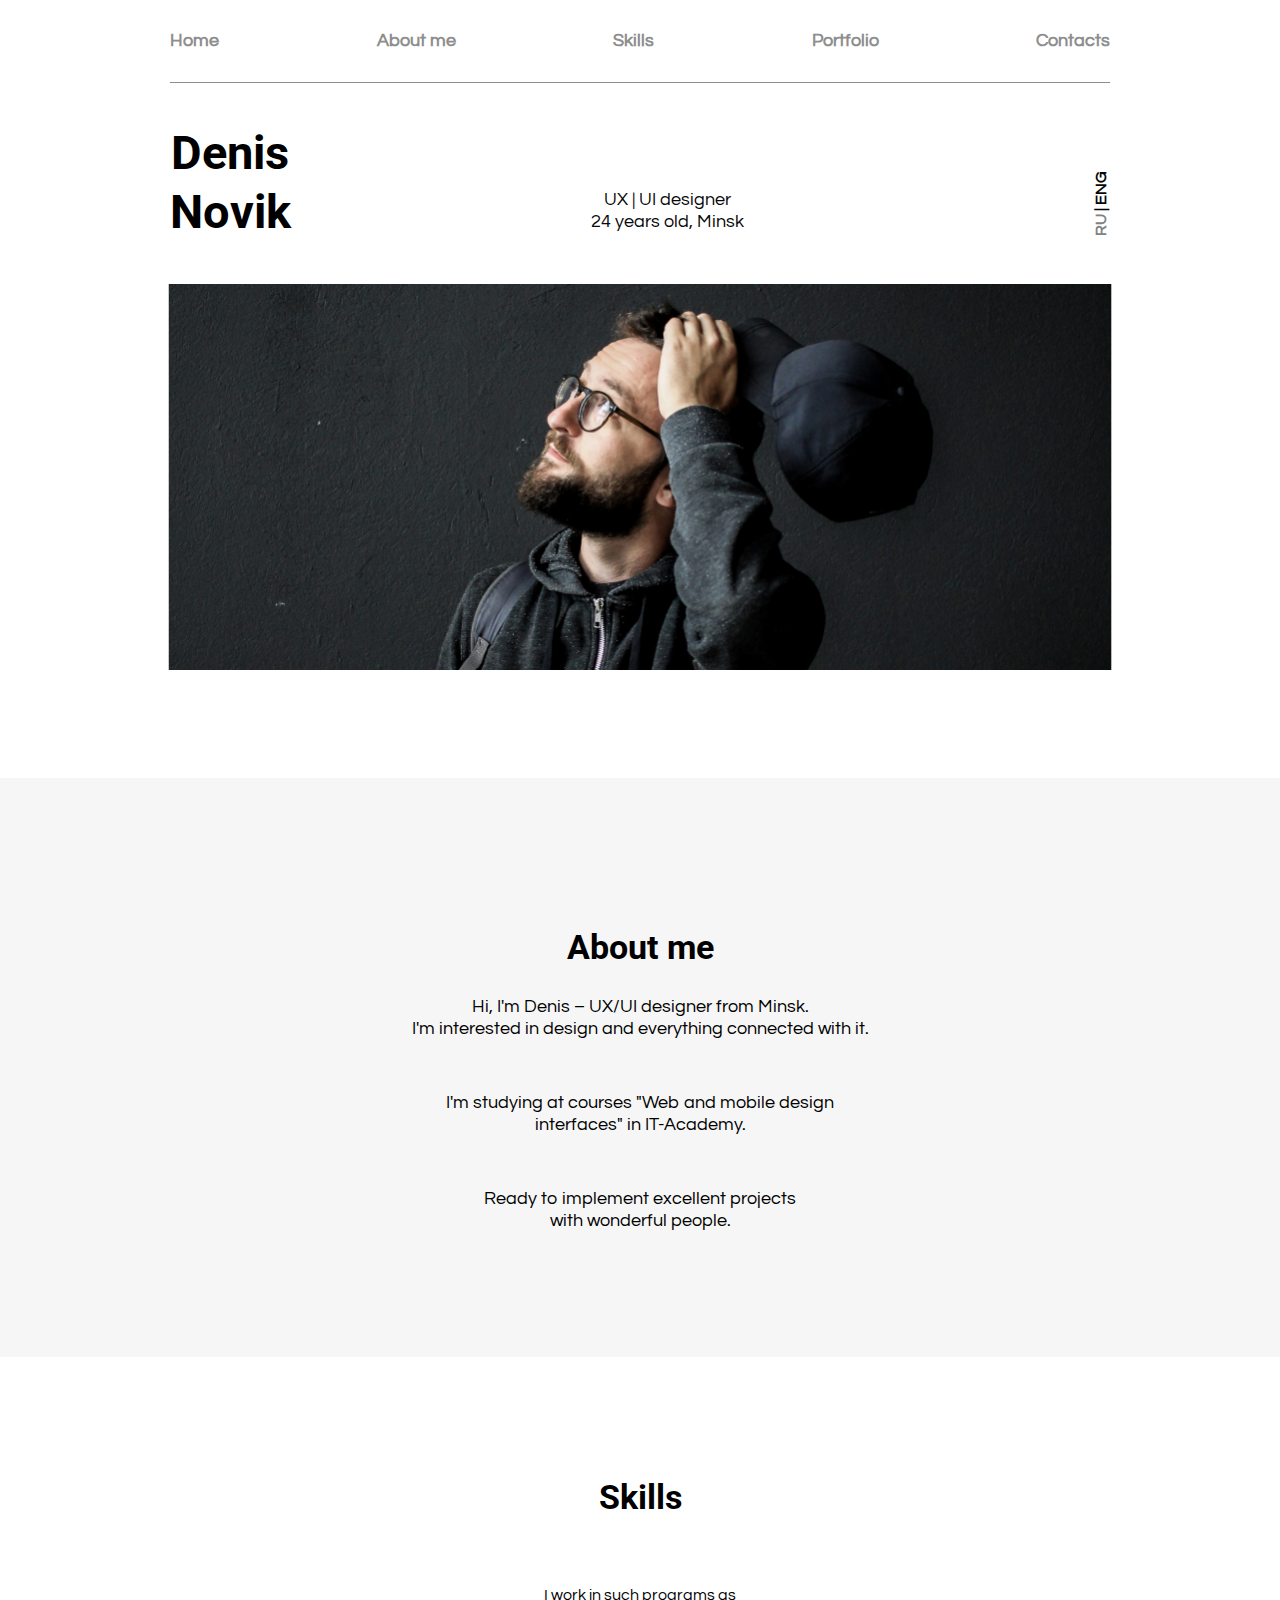
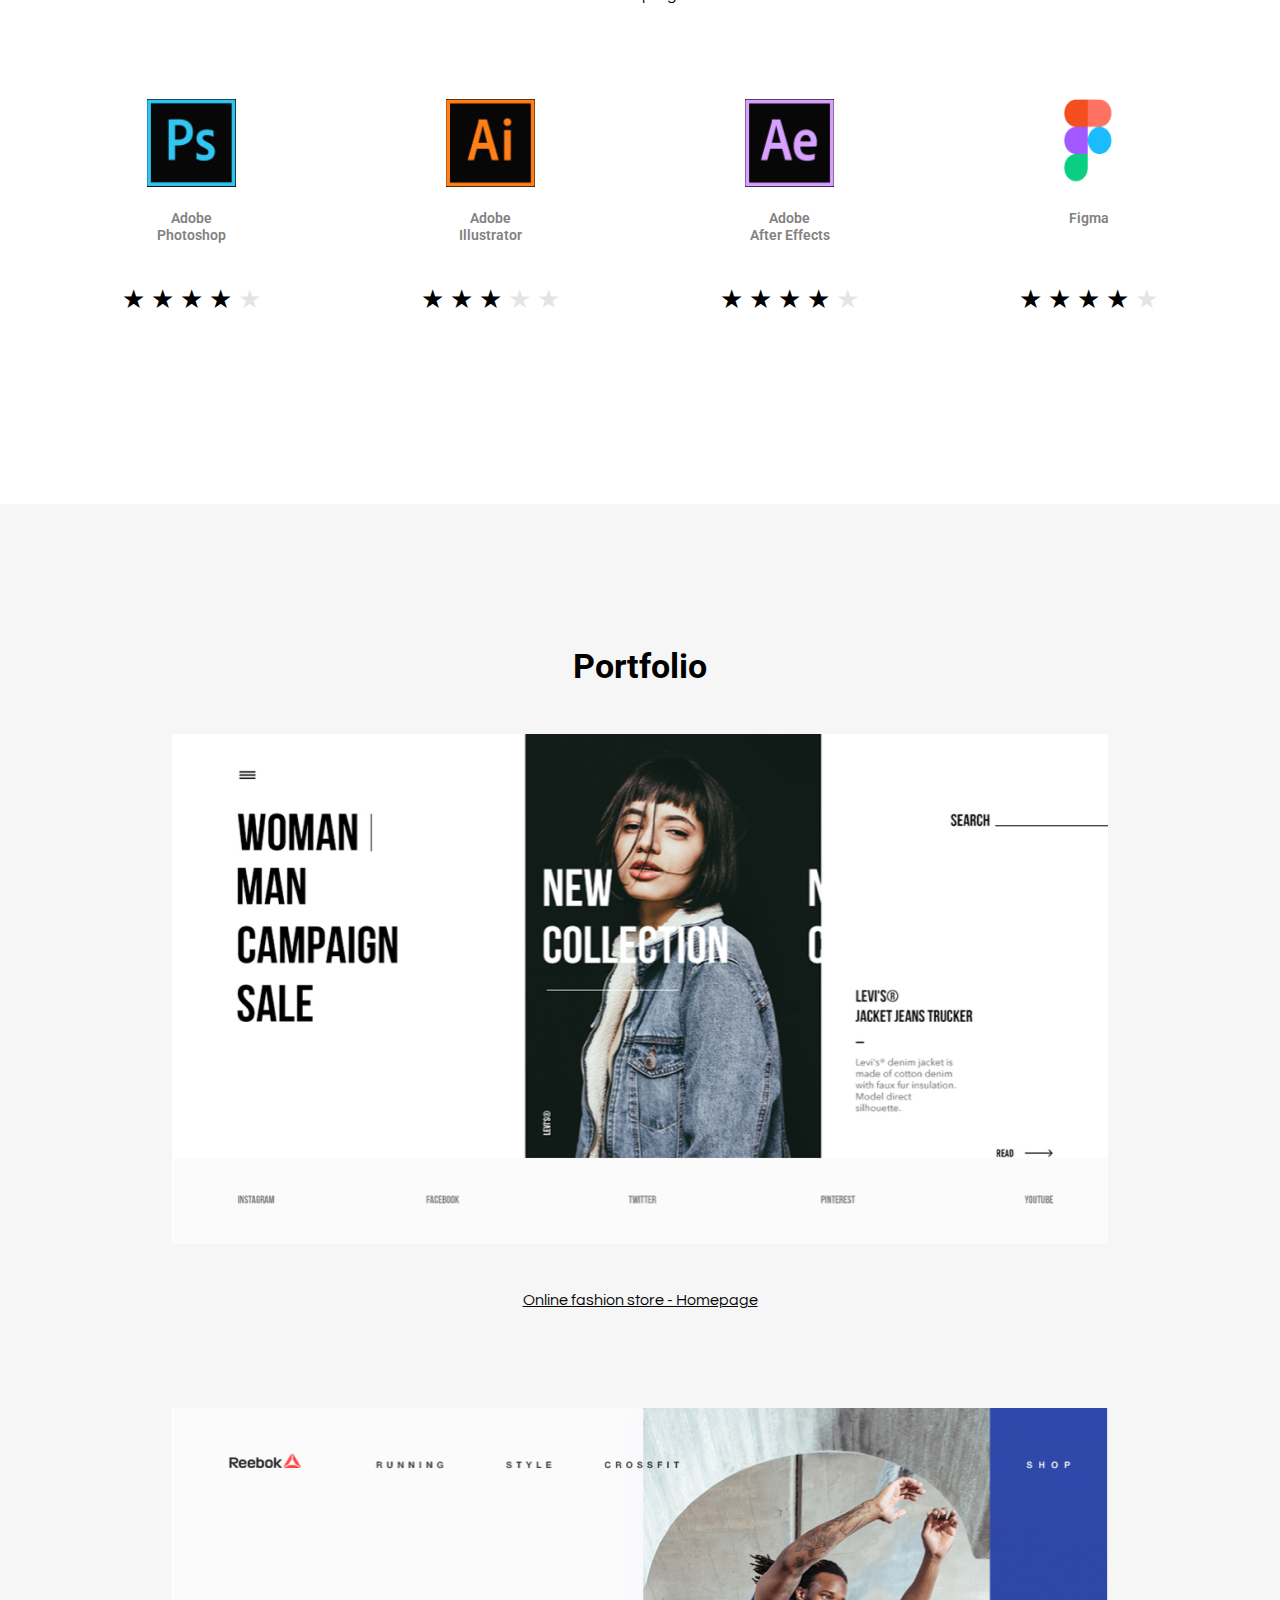
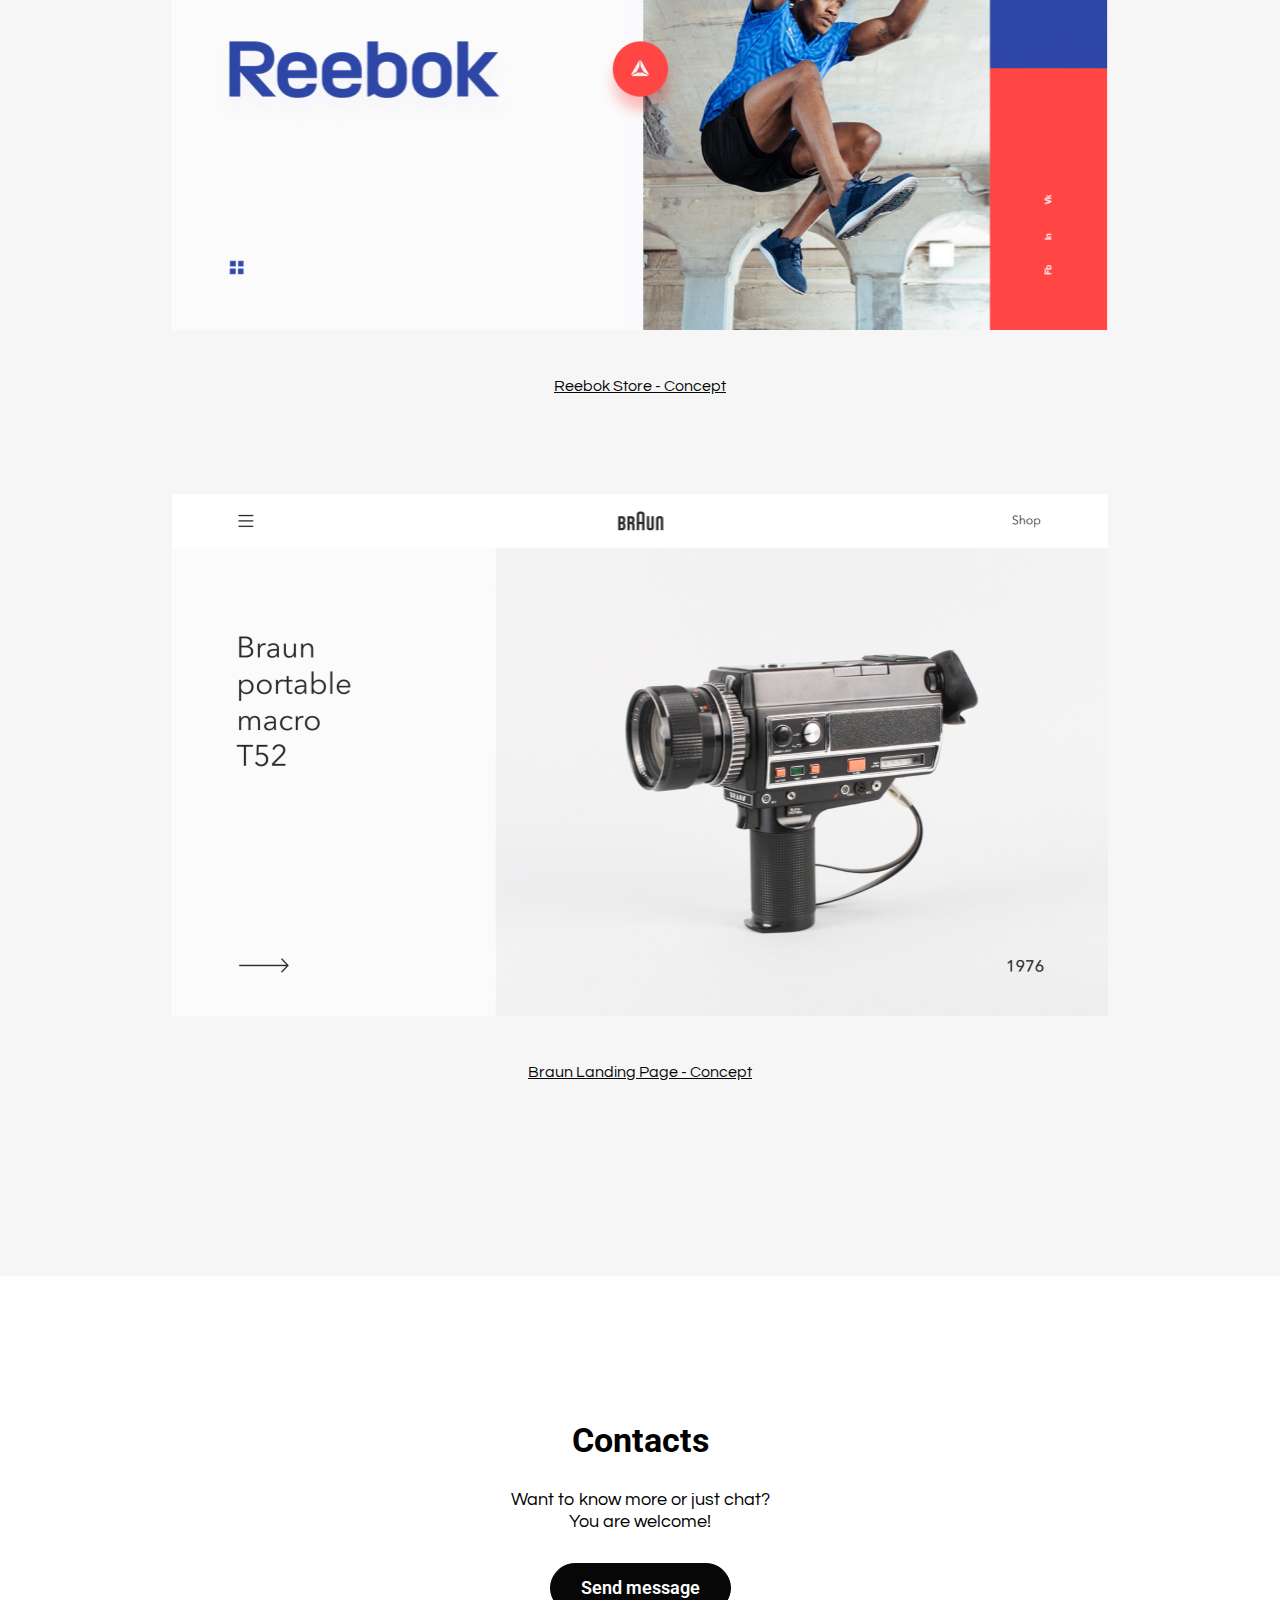
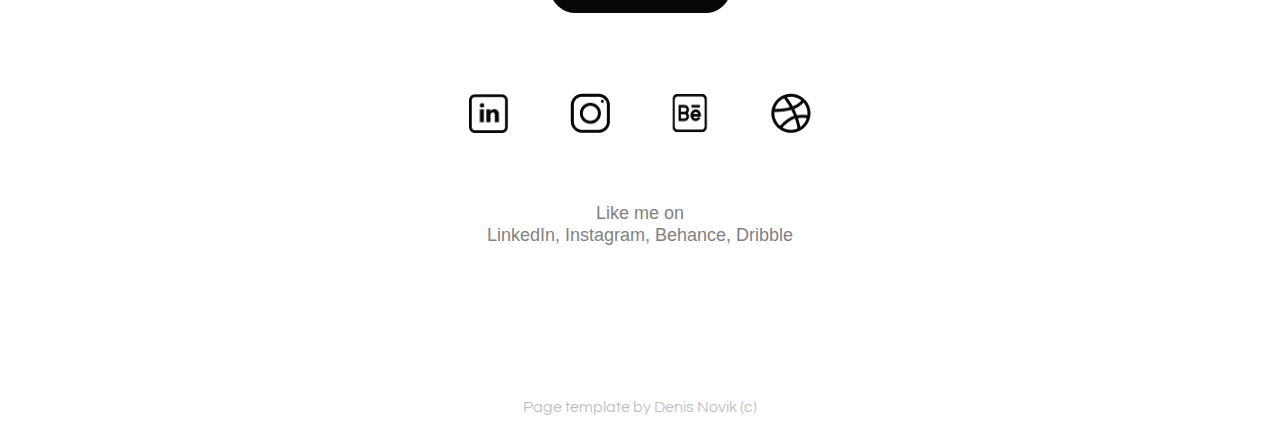
==== DZ9/index.html @ 4c225fac "first_commit" ====
<!DOCTYPE html>
<html lang="en">

<head>
    <meta charset="UTF-8">
    <meta http-equiv="X-UA-Compatible" content="IE=edge">
    <meta name="viewport" content="width=device-width, initial-scale=1.0">
    <link rel="stylesheet" href="styles.css">
    <link rel="stylesheet" href="https://maxcdn.bootstrapcdn.com/font-awesome/4.5.0/css/font-awesome.min.css">
    <title>Denis Novik</title>
    <script>
        window.addEventListener("DOMContentLoaded", function () {
            document.querySelector(".menu_mobile").addEventListener("click", function () {
                document.querySelector(".m_menu").classList.add("m_menu_visible");
            });
            document.body.addEventListener("click", function (e) {
                if (!e.target.closest(".menu_mobile")) {
                    document.querySelector(".m_menu").classList.remove("m_menu_visible");
                }
            });
        });

    </script>

</head>

<body>
    <div class="container" id="Home">
        <div class="m_menu">
            <nav class="navigate_m">
                <ul>
                    <li><a href="Index.html#Home">Home</a></li>
                    <li><a href="Index.html#Forme">About me</a></li>
                    <li><a href="Index.html#Skill">Skills</a></li>
                    <li><a href="Index.html#Portfol">Portfolio</a></li>
                    <li><a href="Index.html#Contact">Contacts</a></li>

                </ul>
                <a href="Index.html">&#10006;</a>
            </nav>
            <div class="text_vertical_m">
                <a href="#">RU</a> | <a href="#">ENG</a>
            </div>
        </div>
        <div class="menu_mobile">
            <button>
                <img src="img/Menu_mobile.png" width="33" height="19.20">
            </button>
        </div>
        <div class="menu_desktop">
            <nav class="navigation">
                <ul>
                    <li><a href="#Home">Home</a></li>
                    <li><a href="#Forme">About me</a></li>
                    <li><a href="#Skill">Skills</a></li>
                    <li><a href="#Portfol">Portfolio</a></li>
                    <li><a href="#Contact">Contacts</a></li>
                </ul>
            </nav>
            <div class="border"></div>
        </div>
        <div class="header">
            <div class="preview">
                <h1>Denis Novik</h1>
                <p>UX | UI designer<br>
                    24 years old, Minsk</p>
                <div class="text_vertical">
                    <a href="#">RU</a> | <a href="#">ENG</a>
                </div>
            </div>
            <img id="avatar_desk" src="img/avatar.jpg" width="943.61" height="387" alt="&#9785;">
            <div id="avatar_m">
                <img src="img/avatar_mobile.jpg" width="316.5" height="478">
            </div>
        </div>
        <div class="info" id="Forme">
            <h2> About me</h2>
            <p>Hi, I'm Denis – UX/UI designer from Minsk.<br>
                I'm interested in design and everything connected with it.</p>
            <br>
            <p>I'm studying at courses "Web and mobile design<br>
                interfaces" in IT-Academy.</p>
            <br>
            <p>Ready to implement excellent projects<br>
                with wonderful people.</p>
        </div>
        <div class="skills" id="Skill">
            <h2>Skills</h2>
            <p>I work in such programs as</p>
            <div class="apps">
                <div class="skill_app">
                    <img src="img/photosh_logo.png" width="89.07" height="88.41" alt="Photoshop">
                    <p>Adobe<br>Photoshop</p>
                    <span class="stars">
                        &#9733;
                        &#9733;
                        &#9733;
                        &#9733;
                        <span class="star_off"> &#9733;</span>
                    </span>
                </div>
                <div class="skill_app">
                    <img src="img/illustr_logo.png" width="89.07" height="88.41" alt="Illustrator">
                    <p>Adobe<br>Illustrator</p>
                    <span class="stars">
                        &#9733;
                        &#9733;
                        &#9733;
                        <span class="star_off">&#9733; &#9733;</span>
                    </span>
                </div>
                <div class="skill_app">
                    <img src="img/afterEff_logo.png" width="89.07" height="88.41" alt="AfterEffects">
                    <p>Adobe<br>After Effects</p>
                    <span class="stars">
                        &#9733;
                        &#9733;
                        &#9733;
                        &#9733;
                        <span class="star_off">&#9733; </span>
                    </span>
                </div>
                <div class="figma_app">
                    <img src="img/figma_logo.png" width="58.25" height="88.41" alt="">
                    <p>Figma<br></p>
                    <span class="stars">
                        &#9733;
                        &#9733;
                        &#9733;
                        &#9733;
                        <span class="star_off"> &#9733;</span>
                    </span>
                </div>

            </div>
        </div>
        <div class="portfolio" id="Portfol">
            <h2>Portfolio</h2>
            <img src="img/levis.jpg" width="936.24" height="510" alt="&#9785;">
            <p><a href="#">Online fashion store - Homepage</a></p>
            <img src="img/reebok.jpg" width="936.24" height="522" alt="&#9785;">
            <p><a href="#">Reebok Store - Concept</a></p>
            <img src="img/braun.jpg" width="936.24" height="522" alt="&#9785;">
            <p><a href="#">Braun Landing Page - Concept</a></p>
        </div>
        <div class="contacts" id="Contact">
            <h2>Contacts</h2>
            <p>Want to know more or just chat?<br>
                You are welcome!</p>
            <button>Send message</button>
            <div class="icons">
                <a href="https://ru.linkedin.com/" target="_blank"><img src="img/in.png" width="40px" height="40px"
                        alt="&#9785;"></a>
                <a href="https://www.instagram.com/" target="_blank"><img src="img/insta.png" width="40px" height="40px"
                        alt="&#9785;"></a>
                <a href="https://www.behance.net/" target="_blank"><img src="img/be.png" width="40px" height="40px"
                        alt="&#9785;"></a>
                <a href="https://dribbble.com/" target="_blank"><img src="img/ball.png" width="40px" height="40px"
                        alt="&#9785;"></a>
            </div>
            <p class="P_S">Like me on<br>
                <a href="https://ru.linkedin.com/" target="_blank">LinkedIn</a>,
                <a href="https://www.instagram.com/" target="_blank">Instagram</a>,
                <a href="https://www.behance.net/" target="_blank">Behance</a>,
                <a href="https://dribbble.com/" target="_blank">Dribble</a>
            </p>
        </div>
        <a id="Pss"
            href='https://www.figma.com/file/5D9pDuLtS042hzaoN69Kd7/Free--Landing--Page-Template?node-id=254%3A516&t=xiiC0l0H7DlG7Brr-0'>Page
            template by Denis Novik (c)</a>
    </div>
</body>

</html>
---- DZ9/styles.css ----
@import url('https://fonts.googleapis.com/css2?family=Questrial&family=Roboto:wght@700&display=swap');

html,
body {
    margin: 0px;
    padding: 0px;
    box-sizing: border-box;
    text-align: center;
    --textsize: 18px;
    --textcolor: #828282;
    --firstcolor: #070707;
    --weight: 600;
    --line:22px;
}

.menu_mobile {
    display: none;
}
.menu_mobile button {
    border: none;
    background-color: transparent;
    margin-right: 30px;
}
.menu_mobile button:hover {
    opacity: 0.8;
}
#avatar_m {
    display: none;
}

.container {
    font-family: 'Questrial', sans-serif;
    min-width: 375px;
}

.header {
    max-width: 960px;
    text-align: center;
    margin: 0px auto;
    padding-bottom: 105px;
}

.menu_desktop {
    position: sticky;
    top: 0;
    z-index: 60;
    background: #ffffff;
    opacity: 0.9;

}
.navigation ul {
    display: flex;
    list-style: none;
    text-decoration: none;
    justify-content: space-between;
    padding: 0px;
    margin: 0px;



}

.navigation li a {
    text-decoration: none;
    color: var(--textcolor);
    font-weight: var(--weight);
    font-size: var(--textsize);
    line-height: var(--line);
    margin: 30px 0px;


}

.navigation li a:hover {
    color: var(--firstcolor);
    font-weight: var(--weight);
    position: relative;
}

.navigation li a:active {
    color: #373737;
}

.navigation {
    max-width: 940px;
    padding: 30px 0px;
    text-align: center;
    margin: 0px auto;
}

.border {
    max-width: 940px;
    height: 1px;
    background: var(--textcolor);
    margin: 0px auto;
}

h1 {
    font-family: 'Roboto', sans-serif;
    font-size: 47px;
    line-height: 59px;
    width: 120px;
    height: 120px;
    margin: 0px;
    padding: 40px 0px;
}

.preview {

    max-width: 940px;
    display: flex;
    justify-content: space-between;
    align-items: center;
    padding: 0px;
    margin: 0px auto;
}

.text_vertical {
    transform: rotate(-90deg);
    padding-top: 47px;
    margin-top: 40px;
    font-weight: var(--weight);
}

.text_vertical>a {
    text-decoration: none;
    font-size: 16px;
    font-weight: var(--weight);
    line-height: 20px;
    color: var(--firstcolor);

}

.text_vertical>a:first-child,
.text_vertical_m>a:first-child {
    color: var(--textcolor);
}

.text_vertical>a:active,
.text_vertical_m>a:active {
    opacity: 0.7;
}

.preview p {
    font-size: var(--textsize);
    line-height: var(--line);
    padding: 105px 0px 50px;
    margin: 0px;
    color: var(--firstcolor);

}

.preview img {
    margin-bottom: 105px;
}

.info,
.info_m,
.portfolio {
    background: #F6F6F6;
}

.info {
    padding-top: 120px;
    padding-bottom: 107px;
}

.info_m {
    padding-top: 81px;
    padding-bottom: 76px;

}

h2 {
    font-family: 'Roboto', sans-serif;
    font-size: 34px;
    line-height: 42px;
}

.info p {
    font-size: var(--textsize);
    line-height: var(--line);
}

.skills {
    padding-top: 90px;
    padding-bottom: 110px;
}

.skills_m {
    padding-top: 83px;
    padding-bottom: 98px;
}

.skills_m p {
    margin-top: 50px;
    margin-bottom: 0px;
}

.skills p {
    margin-top: 69px;
}

.apps {
    display: flex;
    justify-content: center;
    flex-wrap: wrap;
}

.apps_m {
    display: flex;
    flex-direction: column;
}

.skill_app {
    text-align: center;
    padding: 80px;
}

.skill_app p {
    font-family: 'Roboto', sans-serif;
    font-weight: var(--weight);
    font-size: 14px;
    line-height: 17px;
    color: var(--textcolor);
    margin-top: 20px;
    margin-bottom: 40px;
}

.skill_app img {
    background: var(--firstcolor);
}

.star_off {
    opacity: 0.1;
}

.stars {
    font-size: 26px;
    margin: 0px;
}

.figma_app {
    padding: 80px;
}

.figma_app img {
    background: transparent;



}

.figma_app p {
    margin-top: 20px;
    margin-bottom: 57px;
    font-family: 'Roboto', sans-serif;
    font-weight: var(--weight);
    font-size: 14px;
    line-height: 17px;
    color: var(--textcolor);
}

.portfolio {
    padding-top: 113px;
    padding-bottom: 96px;
}
.portfolio>img:hover{
    box-shadow: #000000 3px 3px 10px;
    transition: all 300ms ease;
}

.portfolio>h2 {
    margin-bottom: 47px;
}

.portfolio>p {
    margin-top: 45px;
    margin-bottom: 100px;
}

.portfolio a {
    color: var(--firstcolor);
}
.portfolio a:hover {
    color: red;
}

.contacts {
    padding-top: 114px;
    padding-bottom: 123px;
}


.contacts p {
    font-size: var(--textsize);
    line-height: var(--line);
    margin-top: 20px;
    margin-bottom: 30px;
}

.contacts button {
    background: var(--firstcolor);
    border: solid var(--firstcolor) 1px;
    border-radius: 40px;
    padding: 13px 30px;
    font-family: 'Roboto', sans-serif;
    font-weight: var(--weight);
    font-size: var(--textsize);
    line-height: var(--line);
    color: #FFFFFF;

}

.contacts button:hover {
    background: #373737;
}

.contacts button:active {
    background: #FFFFFF;
    color: var(--firstcolor);
    border: solid var(--firstcolor) 1px;
}

.icons {
    padding-top: 80px;
    padding-bottom: 46px;
    display: flex;
    justify-content: space-between;
    width: 342.18px;
    margin: 0 auto;
}

.icons img {
    width: 40px;
    height: 40px;
}

.icons>a:hover {
    opacity: 0.3;
}

.icons>a:active {
    opacity: 0.1;
}

.P_S {
    font-size: 14px;
    font-family: 'Gill Sans', 'Gill Sans MT', Calibri, 'Trebuchet MS', sans-serif;
    line-height: 17px;
    color: var(--textcolor);
}

.P_S>a {
    text-decoration: none;
    color: var(--textcolor);
}

.P_S>a:hover {
    opacity: 0.5;
}

.P_S>a:active {
    color: #000000;
}

.name_navigate {
    display: flex;
    justify-content: space-between;
}

.header_m {
    text-align: left;
    padding: 65px 30px 83px 30px;
}

.header_m h1 {
    margin-top: 0px;
    margin-bottom: 23px;
    padding: 0;
    line-height: 58px;
}

.name_navigate img {
    margin-top: 10px;
}

.header_m p {
    margin: 0px;
    margin-bottom: 37px;
    font-size: 18px;
    line-height: 22px;
    color: #090909;

}

.img_m {
    width: 316px;
    height: 171px;
}

.button_m {
    width: 316px;
    height: 55px;
    background: #000000;
}

.all_menu {
    max-width: 375px;
    font-family: 'Roboto', sans-serif;
    padding: 67px 28px 57px 26px;
    box-sizing: border-box;
    display: flex;
    flex-direction: column;
}
.m_menu {
    max-width: 375px;
    position:relative;
    top: 85px;
    right: 30px;
    font-family: 'Roboto', sans-serif;
    padding: 0px 0px 57px 26px;
    margin:0px;
    box-sizing: border-box;
    display: none;
    z-index: 3;
    box-sizing: border-box;
    background: #FFFFFF;
}
.m_menu_visible {
    display: block;
}

.navigate_m {
    display: flex;
    justify-content: space-between;
}

.navigate_m ul {
    list-style: none;
    text-align: left;
    margin: 0px 0px 0px 20px;
    padding: 0px;

}

.navigate_m li {
    margin-bottom: 68px;
}

.navigate_m a {
    box-sizing: border-box;
    text-decoration: none;
    font-weight: var(--weight);
    color: var(--textcolor);
    font-size: 34px;
    line-height: 42px;


}

.navigate_m a:hover {
    color: #090909;
}

.navigate_m a:active {
    color: #403131;
}

.text_vertical_m {
    position: relative;
    bottom: 0px;
    right: -150px;
    font-size: 34px;
    line-height: 42px;
    color: var(--textcolor);
    transform: rotate(90deg)
}
.text_vertical_m>a {
    color: var(--firstcolor);

}
.text_vertical_m>a:hover {
    text-decoration: underline;
    transition: all 200ms ease;
}


#Pss {
    font-weight: 100;
    text-decoration: none;
    text-align: right;
    color: #82828280;
    padding: 20px 10px;
}

@media (min-width: 768px) and (max-width: 960px) {
    .header>img {
        width: 743px;
        height: 287px;
    }

    .portfolio>img {
        width: 736px;
        height: 350px;
    }
}

@media (max-width: 768px) {
    .menu_desktop {
        display: none;
    }

    .menu_mobile {
        display: block;
        position: relative;
        top: 85px;
        text-align: right;
    }

    .text_vertical {
        display: none;
    }

    .preview {
        display: block;
        text-align: left;
        padding: 65px 26px 36px;
    }

    .preview>p {
        padding: 0px;
    }

    h1 {
        padding-top: 0px;
        padding-bottom: 23px;
    }

    .contacts {
        padding-top: 82px;
        padding-bottom: 90px;
    }

    .contacts>button {
        width: 316px;
        height: 55px;
        background: #000000;
    }

    .header {
        padding-bottom: 83px;
    }

    .info {
        padding-top: 81px;
        padding-bottom: 76px;
    }

    .skills {
        padding-top: 70px;
        padding-bottom: 98px;
    }

    .portfolio {
        padding: 80px 0px;
    }

    #avatar_desk {
        display: none;
    }

    #avatar_m {
        display: block;
        text-align: center;
    }

    .portfolio>img {
        width: 316px;
        height: 176px;
    }

    .P_S {
        font-size: 18px;
        line-height: 22px;
    }

}
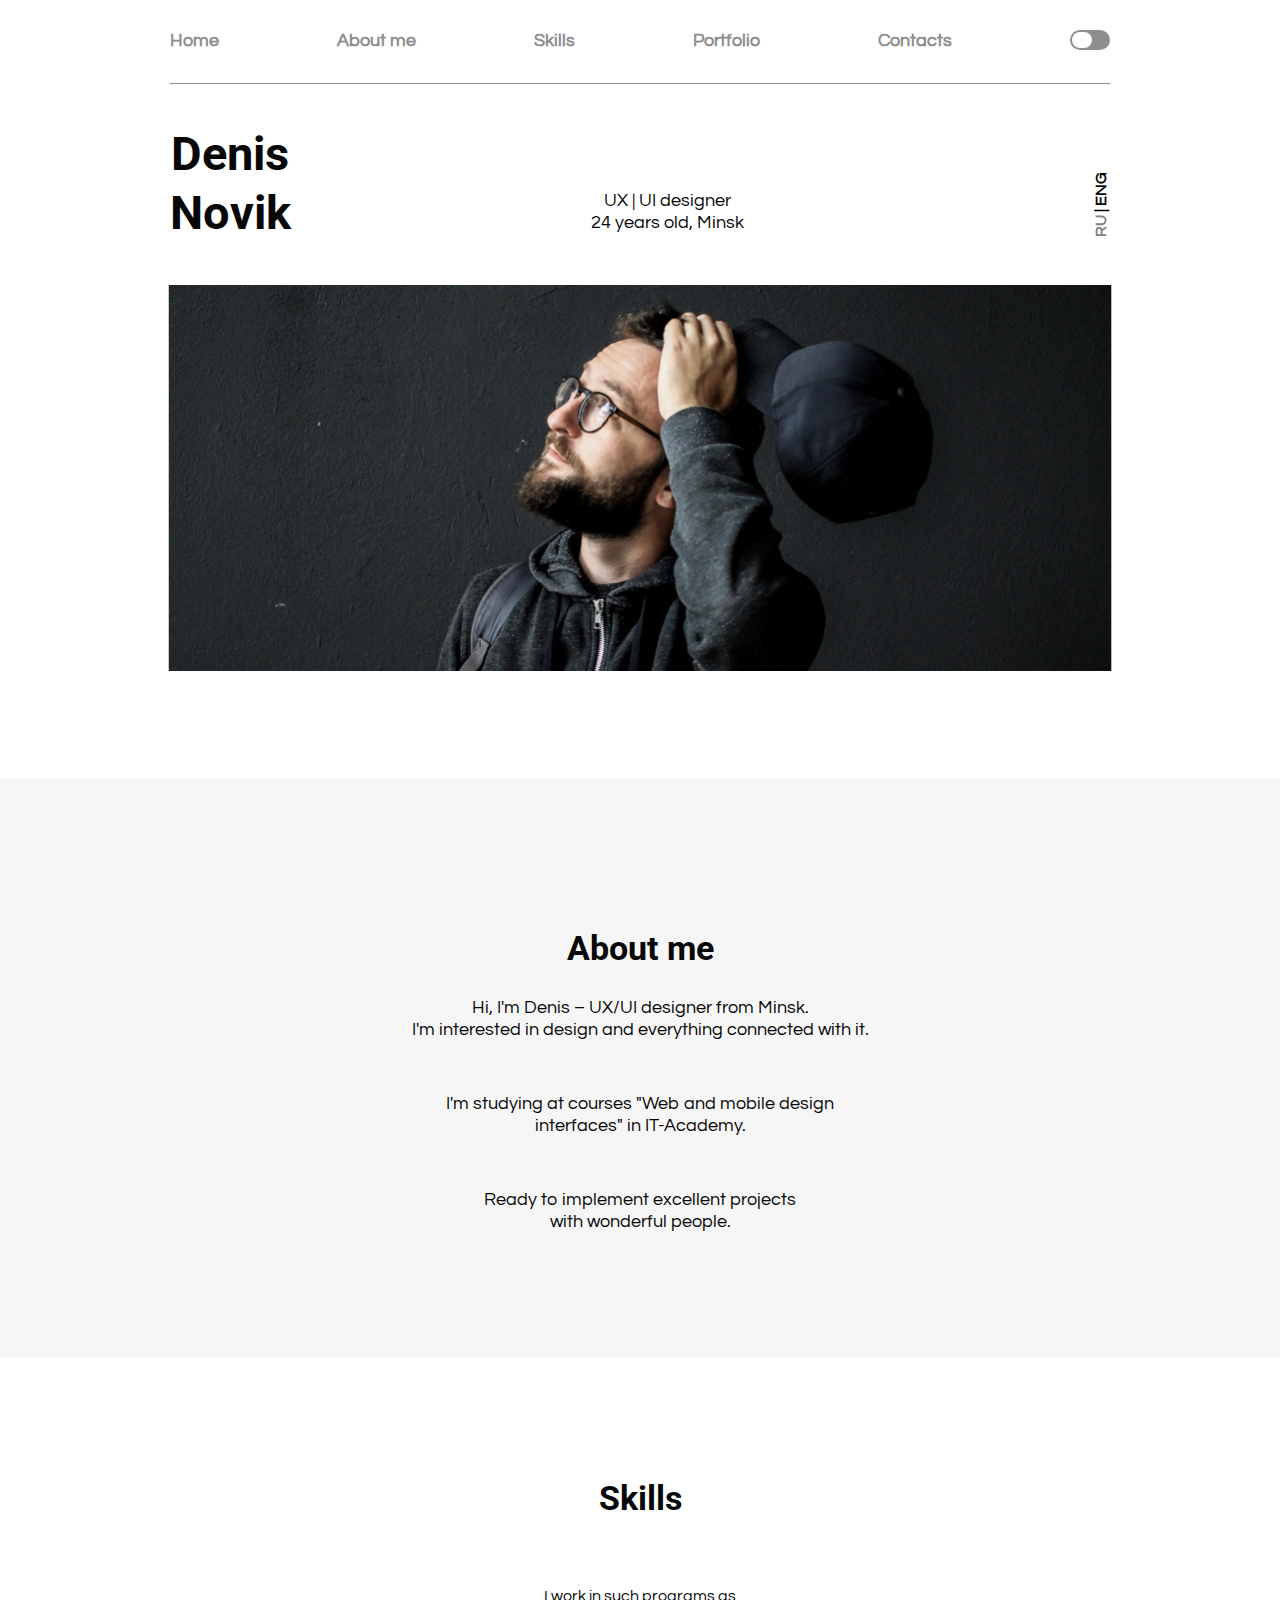
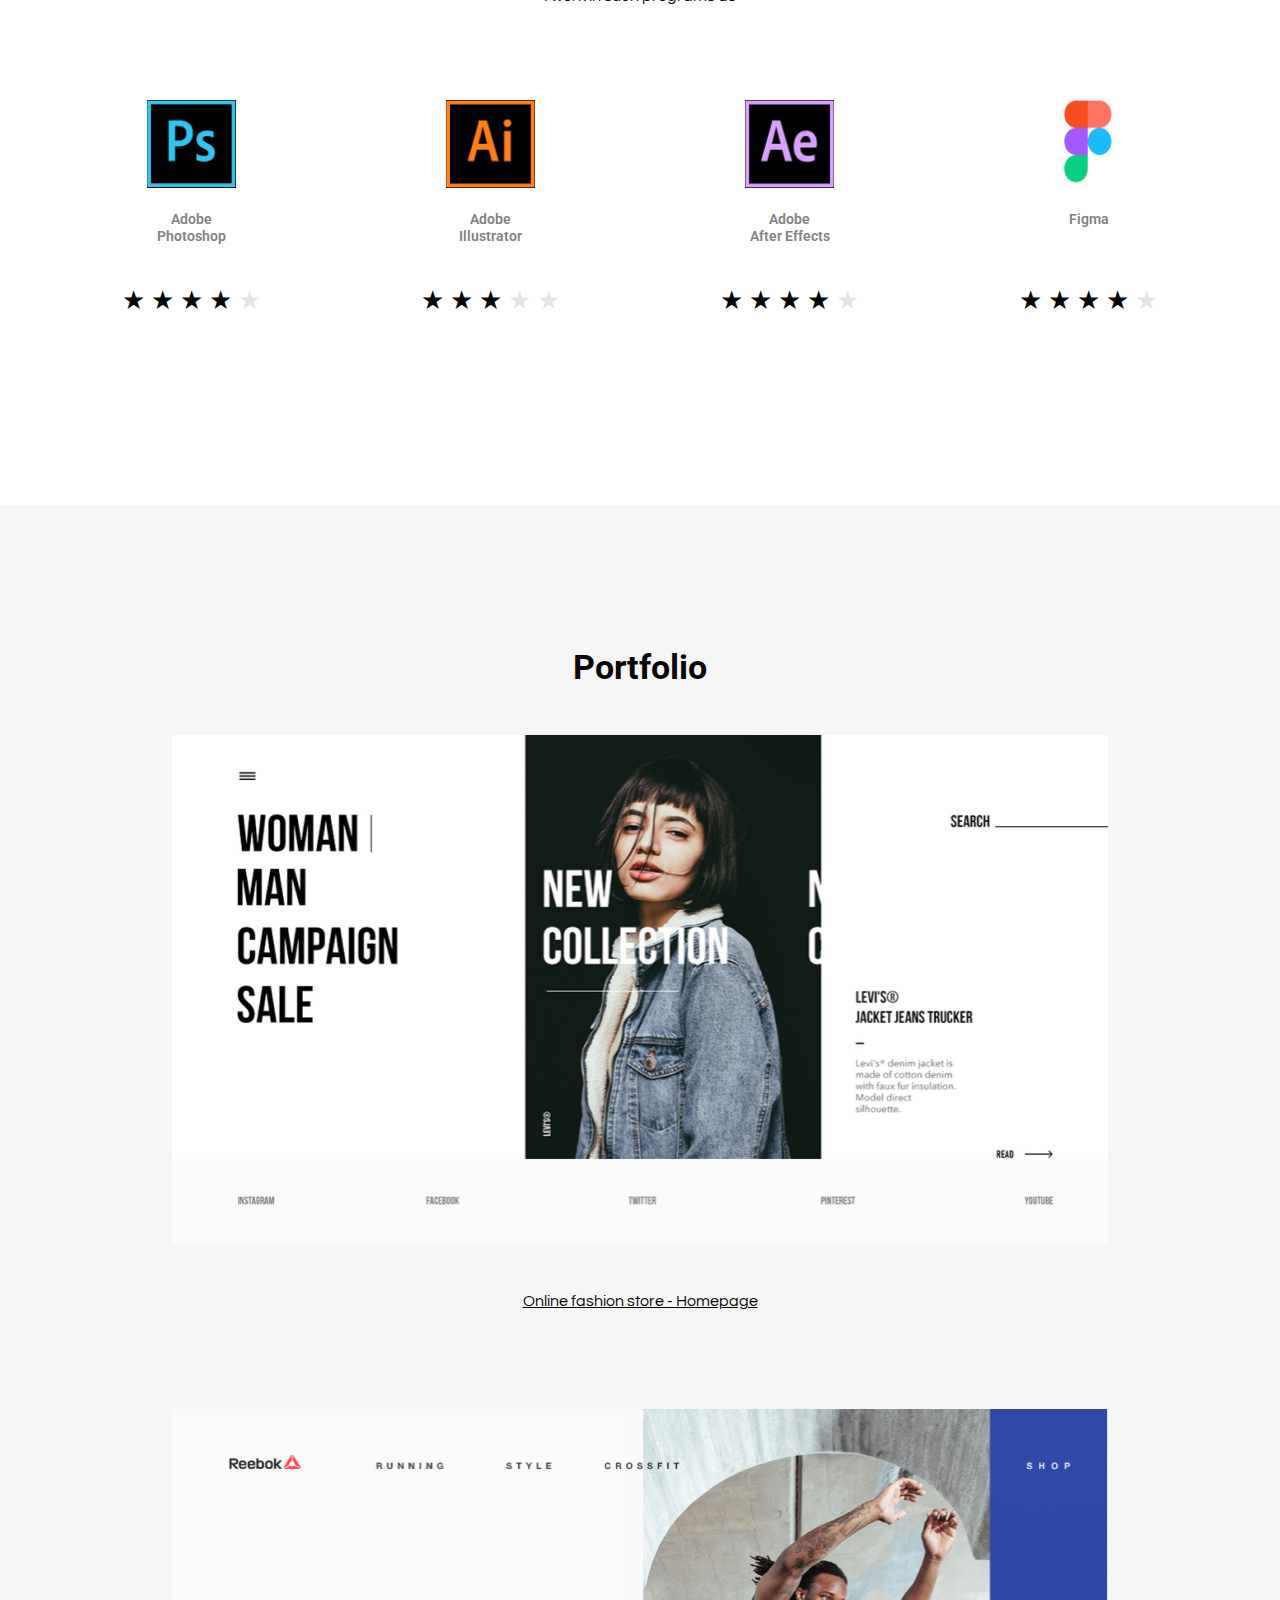
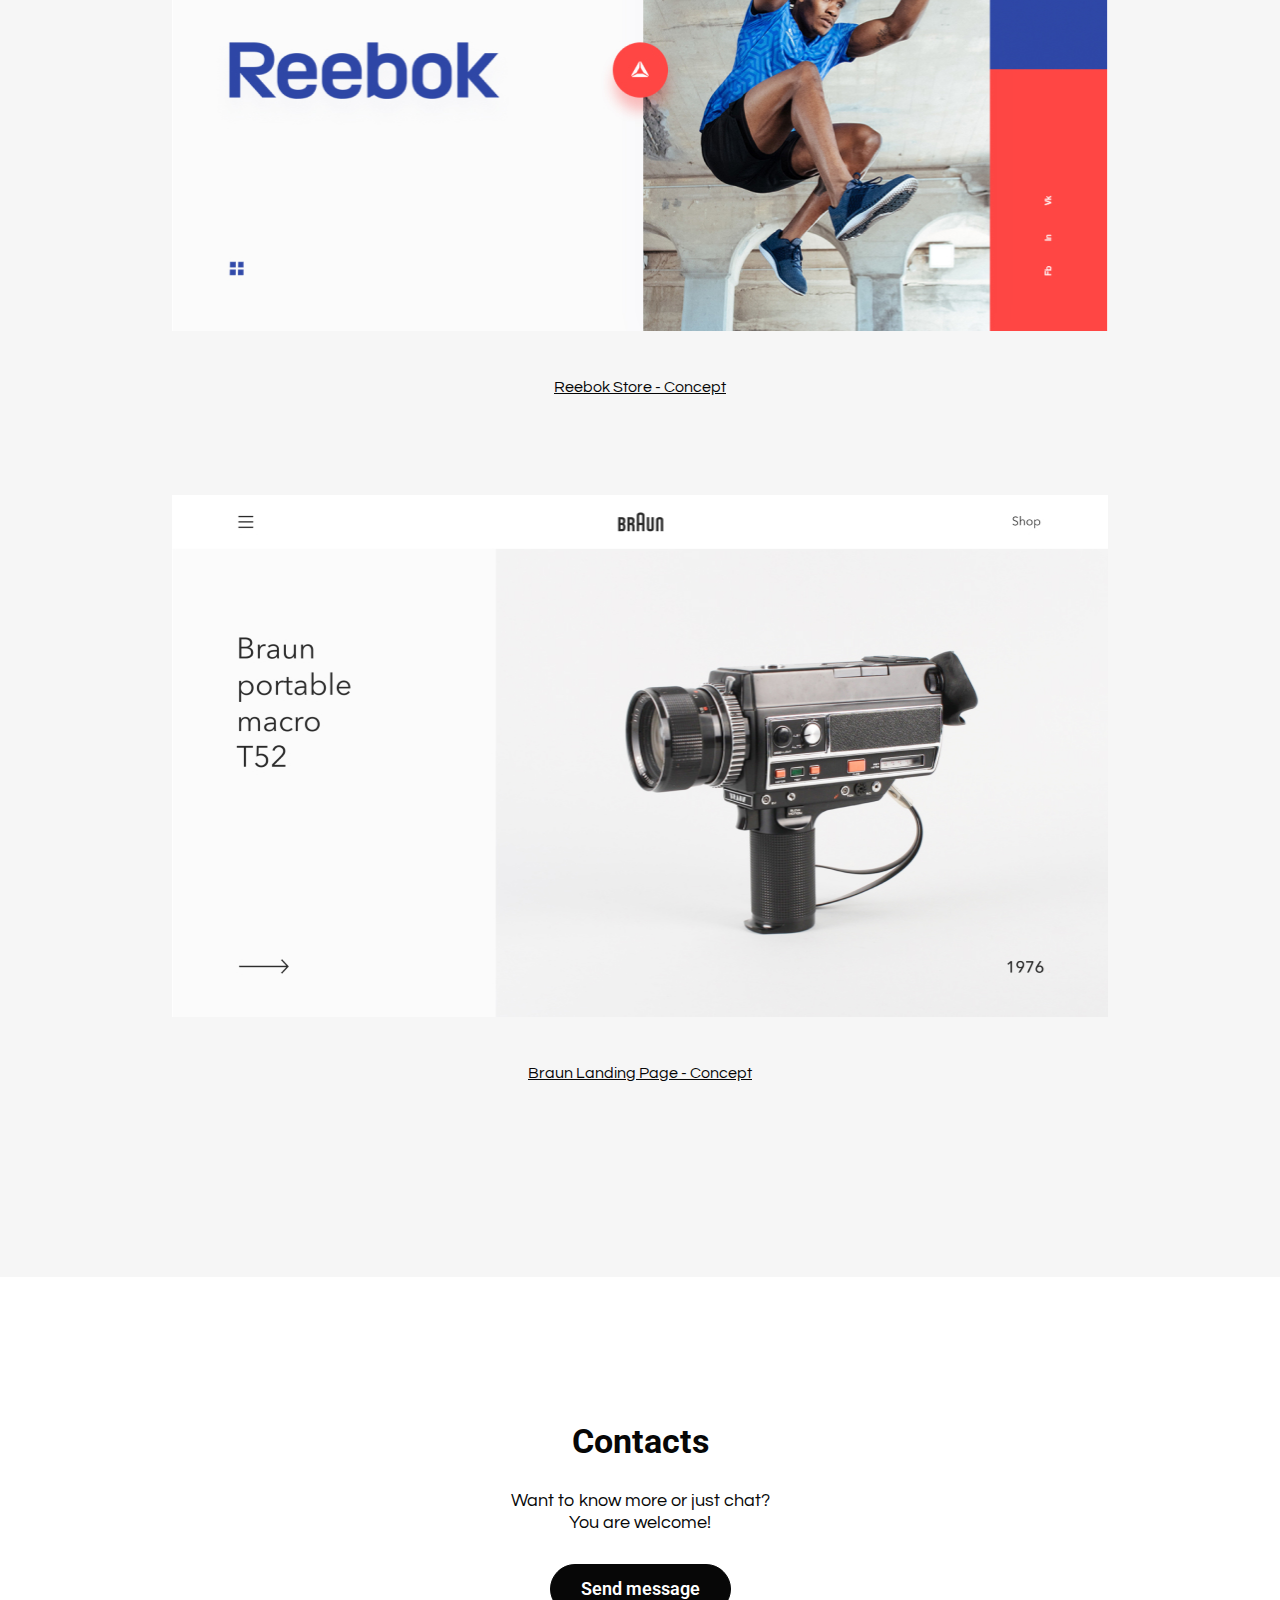
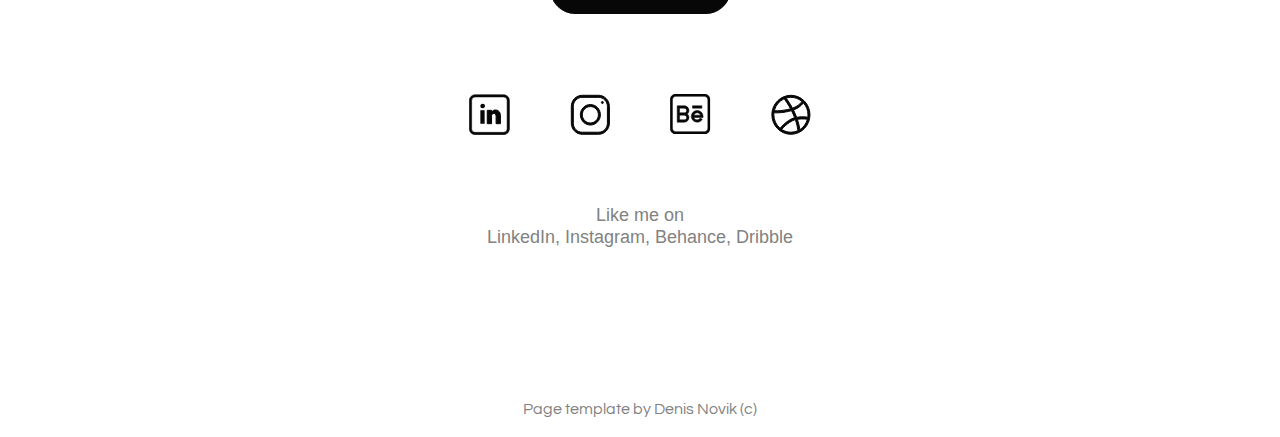
==== commit 5b84d2e6: "add dark theme portfolio page" ====
--- a/DZ9/index.html
+++ b/DZ9/index.html
@@ -19,22 +19,39 @@
                 }
             });
         });
+        function changeTheme(isChecked) {
+            if (isChecked) {
+                document.body.setAttribute('dark', '');
+            } else {
+                document.body.removeAttribute('dark');
+            }
+        }
+
+
+
 
     </script>
 
 </head>
 
 <body>
-    <div class="container" id="Home">
+    <div class="container" id="home">
         <div class="m_menu">
             <nav class="navigate_m">
                 <ul>
-                    <li><a href="Index.html#Home">Home</a></li>
-                    <li><a href="Index.html#Forme">About me</a></li>
-                    <li><a href="Index.html#Skill">Skills</a></li>
-                    <li><a href="Index.html#Portfol">Portfolio</a></li>
-                    <li><a href="Index.html#Contact">Contacts</a></li>
-
+                    <li><a href="Index.html#home">Home</a></li>
+                    <li><a href="Index.html#forme">About me</a></li>
+                    <li><a href="Index.html#skill">Skills</a></li>
+                    <li><a href="Index.html#portfol">Portfolio</a></li>
+                    <li><a href="Index.html#contact">Contacts</a></li>
+                    <li>
+                        <label>
+                            <div class="styled_checkbox">
+                                <input type="checkbox" onchange="changeTheme(this.checked)">
+                                <div class="styled_checkbox_button"></div>
+                            </div>
+                        </label>
+                    </li>
                 </ul>
                 <a href="Index.html">&#10006;</a>
             </nav>
@@ -44,17 +61,29 @@
         </div>
         <div class="menu_mobile">
             <button>
-                <img src="img/Menu_mobile.png" width="33" height="19.20">
+                <svg width="33" height="20" viewBox="0 0 33 20" fill="none" xmlns="http://www.w3.org/2000/svg">
+                    <rect width="33" height="3.83721" id="color_svg" fill="black" />
+                    <rect y="7.67383" width="33" height="3.83721" id="color_svg" fill="black" />
+                    <rect y="15.3496" width="33" height="3.83721" id="color_svg" fill="black" />
+                </svg>
             </button>
         </div>
         <div class="menu_desktop">
             <nav class="navigation">
                 <ul>
-                    <li><a href="#Home">Home</a></li>
-                    <li><a href="#Forme">About me</a></li>
-                    <li><a href="#Skill">Skills</a></li>
-                    <li><a href="#Portfol">Portfolio</a></li>
-                    <li><a href="#Contact">Contacts</a></li>
+                    <li><a href="#home">Home</a></li>
+                    <li><a href="#forme">About me</a></li>
+                    <li><a href="#skill">Skills</a></li>
+                    <li><a href="#portfol">Portfolio</a></li>
+                    <li><a href="#contact">Contacts</a></li>
+                    <li>
+                        <label>
+                            <div class="styled_checkbox">
+                                <input type="checkbox" onchange="changeTheme(this.checked)">
+                                <div class="styled_checkbox_button"></div>
+                            </div>
+                        </label>
+                    </li>
                 </ul>
             </nav>
             <div class="border"></div>
@@ -73,7 +102,7 @@
                 <img src="img/avatar_mobile.jpg" width="316.5" height="478">
             </div>
         </div>
-        <div class="info" id="Forme">
+        <div class="info" id="forme">
             <h2> About me</h2>
             <p>Hi, I'm Denis – UX/UI designer from Minsk.<br>
                 I'm interested in design and everything connected with it.</p>
@@ -84,7 +113,7 @@
             <p>Ready to implement excellent projects<br>
                 with wonderful people.</p>
         </div>
-        <div class="skills" id="Skill">
+        <div class="skills" id="skill">
             <h2>Skills</h2>
             <p>I work in such programs as</p>
             <div class="apps">
@@ -134,38 +163,84 @@
 
             </div>
         </div>
-        <div class="portfolio" id="Portfol">
+        <div class="portfolio" id="portfol">
             <h2>Portfolio</h2>
-            <img src="img/levis.jpg" width="936.24" height="510" alt="&#9785;">
+            <a href="#"><img src="img/levis.jpg" width="936.24" height="510" alt="&#9785;"></a>
             <p><a href="#">Online fashion store - Homepage</a></p>
-            <img src="img/reebok.jpg" width="936.24" height="522" alt="&#9785;">
+            <a href="#"><img src="img/reebok.jpg" width="936.24" height="522" alt="&#9785;"></a>
             <p><a href="#">Reebok Store - Concept</a></p>
-            <img src="img/braun.jpg" width="936.24" height="522" alt="&#9785;">
+            <a href="#"><img src="img/braun.jpg" width="936.24" height="522" alt="&#9785;"></a>
             <p><a href="#">Braun Landing Page - Concept</a></p>
         </div>
-        <div class="contacts" id="Contact">
+        <div class="contacts" id="contact">
             <h2>Contacts</h2>
             <p>Want to know more or just chat?<br>
                 You are welcome!</p>
             <button>Send message</button>
             <div class="icons">
-                <a href="https://ru.linkedin.com/" target="_blank"><img src="img/in.png" width="40px" height="40px"
-                        alt="&#9785;"></a>
-                <a href="https://www.instagram.com/" target="_blank"><img src="img/insta.png" width="40px" height="40px"
-                        alt="&#9785;"></a>
-                <a href="https://www.behance.net/" target="_blank"><img src="img/be.png" width="40px" height="40px"
-                        alt="&#9785;"></a>
-                <a href="https://dribbble.com/" target="_blank"><img src="img/ball.png" width="40px" height="40px"
-                        alt="&#9785;"></a>
-            </div>
-            <p class="P_S">Like me on<br>
+                <a href="https://ru.linkedin.com/" target="_blank"><svg width="41" height="41" fill="none"
+                        xmlns="http://www.w3.org/2000/svg">
+                        <path id="color_svg"
+                            d="M34.575.643h-28.4C2.932.643.293 3.275.293 6.51v28.323c0 3.235 2.64 5.868 5.884 5.868h28.399c3.244 0 5.884-2.633 5.884-5.868V6.51c0-3.236-2.64-5.868-5.884-5.868zm3.53 34.19a3.53 3.53 0 0 1-3.53 3.521h-28.4a3.53 3.53 0 0 1-3.53-3.52V6.51a3.53 3.53 0 0 1 3.53-3.521h28.4a3.53 3.53 0 0 1 3.53 3.52v28.324z"
+                            fill="#070707" stroke="#070707" stroke-width=".5" />
+                        <mask id="a" fill="#fff">
+                            <path id="color_svg"
+                                d="M31.42 29.679h-4.312v-7.202c0-.497-.036-.988-.161-1.472-.515-1.999-2.741-1.882-3.627-.935-.445.476-.736 1.014-.748 1.679-.002.158-.012.317-.012.475v7.453h-4.304V16.313h4.302v1.793l.034.015c.03-.041.062-.082.092-.125.432-.598.927-1.13 1.585-1.488.736-.402 1.53-.536 2.356-.512.895.026 1.744.227 2.51.709.98.617 1.579 1.52 1.929 2.604.273.845.362 1.716.363 2.598.002 2.539 0 5.077 0 7.616 0 .05-.004.1-.007.157z" />
+                        </mask>
+                        <path
+                            d="M31.42 29.679h-4.312v-7.202c0-.497-.036-.988-.161-1.472-.515-1.999-2.741-1.882-3.627-.935-.445.476-.736 1.014-.748 1.679-.002.158-.012.317-.012.475v7.453h-4.304V16.313h4.302v1.793l.034.015c.03-.041.062-.082.092-.125.432-.598.927-1.13 1.585-1.488.736-.402 1.53-.536 2.356-.512.895.026 1.744.227 2.51.709.98.617 1.579 1.52 1.929 2.604.273.845.362 1.716.363 2.598.002 2.539 0 5.077 0 7.616 0 .05-.004.1-.007.157z"
+                            id="color_svg" fill="#070707" />
+                        <path
+                            d="M31.42 29.679v.03h.029l.001-.029-.03-.001zm-4.312 0h-.03v.03h.03v-.03zm0-7.202h.031-.03zm-.161-1.472.03-.008-.03.008zm-3.627-.935.023.021-.023-.02zm-.748 1.679h-.03.03zm-.012.475h.03-.03zm0 7.453v.031h.03v-.03h-.03zm-4.304 0h-.03v.031h.03v-.03zm0-13.365v-.03h-.03v.03h.03zm4.302 0h.03v-.03h-.03v.03zm0 1.793h-.031v.02l.018.008.012-.028zm.034.015-.012.028.022.01.015-.02-.025-.018zm.092-.125.025.018-.025-.018zm1.585-1.488.015.027-.015-.027zm2.356-.512.001-.03v.03zm2.51.709.016-.026-.016.026zm1.929 2.604-.03.01.03-.01zm.363 2.598h.03-.03zm0 7.616h-.03.03zm-.007.126H27.108v.061H31.42v-.06zm-4.281.03V29.48h-.061V29.679h.061zm0-.198v-7.003h-.06c-.002 2.334-.001 4.669-.001 7.003h.061zm0-7.003c0-.498-.037-.992-.162-1.48l-.06.015c.124.482.161.97.161 1.465h.061zm-.162-1.48c-.261-1.012-.957-1.49-1.7-1.595-.74-.103-1.529.166-1.979.647l.045.042c.435-.466 1.203-.729 1.925-.628.72.1 1.395.563 1.65 1.55l.059-.016zm-3.679-.948c-.448.48-.744 1.025-.756 1.7h.06c.013-.655.3-1.186.74-1.658l-.044-.042zm-.756 1.7c-.003.155-.012.317-.012.475h.06c0-.159.01-.314.013-.474l-.061-.002zm-.012.475-.001 7.248h.061v-7.248h-.06zm-.001 7.248V29.678h.061V29.472h-.061zm.03.175H18.257v.061H22.56v-.061zm-4.273.03V16.313h-.06V29.677h.06zm-.03-13.334H22.558v-.061H18.256v.061zm4.27-.03V18.104h.062V16.312h-.061zm.02 1.82.034.015.024-.056-.034-.015-.025.056zm.07.006.093-.125-.05-.036-.092.124.05.037zm.093-.126c.43-.597.922-1.123 1.575-1.48l-.03-.053c-.663.362-1.162.897-1.594 1.498l.05.035zm1.575-1.48c.73-.397 1.518-.531 2.34-.508l.002-.06c-.83-.025-1.63.11-2.371.515l.03.054zm2.34-.508c.891.026 1.735.227 2.494.705l.033-.052c-.77-.485-1.626-.688-2.525-.714l-.002.061zm2.494.705c.974.613 1.568 1.51 1.917 2.587l.058-.018c-.352-1.09-.953-2-1.942-2.621l-.033.052zm1.917 2.587c.271.841.36 1.709.361 2.589h.062c-.001-.884-.091-1.759-.365-2.607l-.058.018zm.361 2.589c.002 2.539.001 5.077.001 7.616h.061c0-2.538.002-5.077 0-7.616h-.062zm.001 7.616c0 .049-.005.096-.008.155l.061.003c.003-.055.008-.107.008-.158h-.061z"
+                            id="color_svg" fill="#070707" mask="url(#a)" />
+                        <path
+                            d="M15.61 29.67H11.36V16.325H15.61V29.67zM13.67 9.672c.67-.001 1.24.236 1.645.643.404.406.643.982.645 1.659.002.67-.238 1.24-.648 1.644-.41.403-.991.64-1.675.64-1.332.002-2.281-.95-2.284-2.29-.002-1.34.96-2.295 2.316-2.296z"
+                            id="color_svg" fill="#070707" stroke="#070707" stroke-width=".031" />
+                    </svg></a>
+                <a href="https://www.instagram.com/" target="_blank"><svg width="40" height="41" viewBox="0 0 40 41"
+                        fill="none" xmlns="http://www.w3.org/2000/svg">
+                        <path
+                            d="M12.1663 1.29281H12.6663V1.2832H28.571C34.5356 1.2832 39.4181 6.26789 39.4181 12.3952V29.1692C39.4181 35.2968 34.5353 40.2812 28.5804 40.2812H12.1663C6.20035 40.2812 1.30981 35.3048 1.30981 29.1884V12.4048C1.30981 6.27805 6.20115 1.29281 12.1663 1.29281ZM3.31814 12.4135V12.4144V29.1981C3.31814 34.1842 7.2457 38.2148 12.1663 38.2148H28.5804C33.4836 38.2148 37.4097 34.1827 37.4097 29.1788V12.4048C37.4097 7.4006 33.4833 3.36885 28.571 3.36885H12.1663C7.25349 3.36885 3.32807 7.40093 3.31814 12.4135ZM31.4025 8.4829C31.4025 7.89297 31.8565 7.44489 32.4067 7.44489C32.9568 7.44489 33.4108 7.89297 33.4108 8.4829C33.4108 9.07283 32.9568 9.52092 32.4067 9.52092C31.8565 9.52092 31.4025 9.07283 31.4025 8.4829ZM10.3442 20.787C10.3442 15.1313 14.8689 10.5209 20.3733 10.5209C25.8778 10.5209 30.4025 15.1313 30.4025 20.787C30.4025 26.4428 25.8778 31.0532 20.3733 31.0532C14.8689 31.0532 10.3442 26.4428 10.3442 20.787ZM28.3942 20.787C28.3942 16.2534 24.834 12.597 20.3733 12.597C15.9127 12.597 12.3525 16.2534 12.3525 20.787C12.3525 25.3206 15.9127 28.9771 20.3733 28.9771C24.834 28.9771 28.3942 25.3206 28.3942 20.787Z"
+                            id="color_svg" fill="#070707" stroke="#070707" />
+                    </svg></a>
+                <a href="https://www.behance.net/" target="_blank"><svg width="41" height="40" viewBox="0 0 41 40"
+                        fill="none" xmlns="http://www.w3.org/2000/svg">
+                        <g clip-path="url(#clip0_169_15)">
+                            <path
+                                d="M34.3201 0H5.96036C2.72049 0 0.0847168 2.62848 0.0847168 5.85938V34.1406C0.0847168 37.3715 2.72049 40 5.96036 40H34.3201C37.56 40 40.1958 37.3715 40.1958 34.1406V5.85938C40.1958 2.62848 37.56 0 34.3201 0ZM37.8455 34.1406C37.8455 36.0791 36.264 37.6562 34.3201 37.6562H5.96036C4.0165 37.6562 2.43497 36.0791 2.43497 34.1406V5.85938C2.43497 3.9209 4.0165 2.34375 5.96036 2.34375H34.3201C36.264 2.34375 37.8455 3.9209 37.8455 5.85938V34.1406Z"
+                                id="color_svg" fill="#070707" stroke="#070707" stroke-width="0.5" />
+                            <path
+                                d="M18.9651 16.4844C18.9651 13.8995 16.8566 11.7969 14.2646 11.7969H7.21387V28.2031H14.2646C16.8566 28.2031 18.9651 26.1005 18.9651 23.5156C18.9651 22.1167 18.3467 20.8597 17.3686 20C18.3467 19.1403 18.9651 17.8833 18.9651 16.4844ZM16.6149 23.5156C16.6149 24.808 15.5606 25.8594 14.2646 25.8594H9.56412V21.1719H14.2646C15.5606 21.1719 16.6149 22.2232 16.6149 23.5156ZM9.56412 18.8281V14.1406H14.2646C15.5606 14.1406 16.6149 15.192 16.6149 16.4844C16.6149 17.7768 15.5606 18.8281 14.2646 18.8281H9.56412Z"
+                                id="color_svg" fill="#070707" stroke="#070707" stroke-width="0.5" />
+                            <path
+                                d="M27.1911 16.4844C23.9512 16.4844 21.3154 19.1129 21.3154 22.3438C21.3154 25.5746 23.9512 28.2031 27.1911 28.2031C29.2821 28.2031 31.2321 27.081 32.2799 25.2744L30.2455 24.1006C29.6163 25.1855 28.4458 25.8594 27.1911 25.8594C25.6588 25.8594 24.3521 24.8798 23.867 23.5156H33.0667V22.3438C33.0667 19.1129 30.4309 16.4844 27.1911 16.4844ZM23.867 21.1719C24.3521 19.8077 25.6588 18.8281 27.1911 18.8281C28.7233 18.8281 30.03 19.8077 30.5151 21.1719H23.867Z"
+                                id="color_svg" fill="#070707" stroke="#070707" stroke-width="0.5" />
+                            <path d="M22.4905 11.7969H31.8915V14.1406H22.4905V11.7969Z" id="color_svg" fill="#070707"
+                                stroke="#070707" stroke-width="0.5" />
+                        </g>
+                        <defs>
+                            <clipPath id="clip0_169_15">
+                                <rect width="40.111" height="40" fill="white" transform="translate(0.0847168)" />
+                            </clipPath>
+                        </defs>
+                    </svg>
+                </a>
+                <a href="https://dribbble.com/" target="_blank"><svg width="40" height="41" viewBox="0 0 40 41"
+                        fill="none" xmlns="http://www.w3.org/2000/svg">
+                        <path
+                            d="M30.6636 7.90189L30.9693 7.51765L30.5907 7.20501C27.6753 4.79787 23.9726 3.35998 19.9218 3.35998C18.5026 3.35998 17.1267 3.55879 15.8239 3.8845L15.0968 4.06629L15.5439 4.66785C16.9345 6.53872 18.9322 9.36428 21.3246 13.7896L21.5312 14.1718L21.9385 14.0205C26.4658 12.3395 29.1786 9.76804 30.6636 7.90189ZM13.3633 5.14412L13.1183 4.82133L12.7517 4.99422C8.2556 7.11505 4.84923 11.1659 3.50458 16.1128L3.3385 16.7238L3.97134 16.7437C6.44724 16.8217 12.3654 16.705 18.9231 14.9482L19.5416 14.7825L19.2309 14.2226C16.6875 9.63894 14.5485 6.7054 13.3633 5.14412ZM32.8171 9.4031L32.4294 8.94246L32.0478 9.40819C30.3918 11.4294 27.5165 14.0547 22.9642 15.8361L22.4579 16.0342L22.6976 16.5221C23.6791 18.5203 24.6313 20.6496 25.4989 22.949L25.6418 23.3279L26.0421 23.2668C29.3354 22.7639 32.3796 22.7639 34.679 22.944C35.2381 22.9904 35.5988 23.0425 36.0187 23.1031C36.1072 23.1159 36.1982 23.1291 36.2943 23.1426L36.8064 23.2149L36.8614 22.7007C36.9288 22.0701 36.9676 21.4368 36.9676 20.7822C36.9676 16.4287 35.3902 12.4602 32.8171 9.4031ZM20.6701 17.0304L20.485 16.6592L20.086 16.7726C12.3727 18.9639 5.57803 18.897 3.46198 18.8116L2.98015 18.7921L2.94327 19.2729L2.94069 19.3066C2.90413 19.7831 2.8666 20.2721 2.8666 20.7918C2.8666 26.0256 5.13097 30.6976 8.70191 33.8945L9.07471 34.2283L9.40819 33.8552C10.3033 32.8539 11.5039 31.5786 12.9635 30.2474L12.9655 30.2456C15.7118 27.7139 19.2452 25.0351 23.0942 23.8663L23.6111 23.7093L23.4147 23.2061C22.5532 20.9984 21.6256 18.9462 20.6701 17.0304ZM30.1596 24.9266L30.1542 24.9268C29.1431 24.9756 28.0668 25.0731 26.9723 25.2191L26.3775 25.2984L26.5628 25.8692C27.4866 28.713 28.2507 31.7255 28.7443 34.8593L28.8686 35.6482L29.5239 35.1919C32.71 32.9733 35.12 29.6763 36.2427 25.8059L36.408 25.2363L35.8186 25.1698C34.3586 25.0049 32.5073 24.8387 30.1596 24.9266ZM24.5036 26.1119L24.35 25.6585L23.8904 25.7922C20.509 26.7761 16.9721 29.3273 14.2917 31.7876C12.9965 32.9662 11.9505 34.085 11.111 35.0015L10.6983 35.452L11.2216 35.7674C13.7671 37.3018 16.723 38.2045 19.9124 38.2045C22.306 38.2045 24.5638 37.6988 26.6257 36.8078L26.9737 36.6573L26.9228 36.2816C26.4385 32.7078 25.5843 29.3017 24.5036 26.1119ZM0.867676 20.7822C0.867676 10.029 9.43492 1.2832 19.9218 1.2832C30.4087 1.2832 38.9759 10.029 38.9759 20.7822C38.9759 31.5354 30.4087 40.2812 19.9218 40.2812C9.43492 40.2812 0.867676 31.5354 0.867676 20.7822Z"
+                            id="color_svg" fill="#070707" stroke="#070707" />
+                    </svg>
+                </a>
+            </div>
+            <p class="p_s">Like me on<br>
                 <a href="https://ru.linkedin.com/" target="_blank">LinkedIn</a>,
                 <a href="https://www.instagram.com/" target="_blank">Instagram</a>,
                 <a href="https://www.behance.net/" target="_blank">Behance</a>,
                 <a href="https://dribbble.com/" target="_blank">Dribble</a>
             </p>
         </div>
-        <a id="Pss"
+        <a id="pss"
             href='https://www.figma.com/file/5D9pDuLtS042hzaoN69Kd7/Free--Landing--Page-Template?node-id=254%3A516&t=xiiC0l0H7DlG7Brr-0'>Page
             template by Denis Novik (c)</a>
     </div>
--- a/DZ9/styles.css
+++ b/DZ9/styles.css
@@ -6,24 +6,82 @@
     padding: 0px;
     box-sizing: border-box;
     text-align: center;
+    background: var(--backgroundcolor);
     --textsize: 18px;
     --textcolor: #828282;
     --firstcolor: #070707;
+    --backgroundcolor: #ffffff;
+    --backntdcolor: #F6F6F6;
+    --svgcolor: #070707;
     --weight: 600;
-    --line:22px;
+    --line: 22px;
+}
+[dark] {
+    --textcolor: #dcdcdc;
+    --firstcolor: #ffffff;
+    --backgroundcolor: #2c2c2c;
+    --backntdcolor: #070707;
+    --svgcolor: #ffffff;
+}
+
+.styled_checkbox {
+    display: inline-block;
+    position: relative;
+    cursor: pointer;
+}
+
+.styled_checkbox input {
+    visibility: hidden;
+    width: 0px;
+    height: 0px;
+    position: absolute;
+    top: 0;
+}
+
+.styled_checkbox {
+    background-color: var(--textcolor);
+    border: 2px solid var(--textcolor);
+    border-radius: 20px;
+    width: 40px;
+    height: 20px;
+    box-sizing: border-box;
+}
+
+.styled_checkbox:hover {
+    background-color: var(--firstcolor);
+    border-color: var(--firstcolor);
+}
+
+.styled_checkbox_button {
+    position: absolute;
+    transition: all 300ms;
+    left: 0;
+    transform: translateX(0);
+    background: var(--backgroundcolor);
+    border-radius: 20px;
+    height: 100%;
+    width: 20px;
+}
+
+.styled_checkbox input:checked+.styled_checkbox_button {
+    left: 100%;
+    transform: translateX(-100%);
 }
 
 .menu_mobile {
     display: none;
 }
+
 .menu_mobile button {
     border: none;
     background-color: transparent;
     margin-right: 30px;
 }
+
 .menu_mobile button:hover {
     opacity: 0.8;
 }
+
 #avatar_m {
     display: none;
 }
@@ -44,10 +102,11 @@
     position: sticky;
     top: 0;
     z-index: 60;
-    background: #ffffff;
+    background: var(--backgroundcolor);
     opacity: 0.9;
 
 }
+
 .navigation ul {
     display: flex;
     list-style: none;
@@ -96,6 +155,7 @@
 }
 
 h1 {
+    color: var(--firstcolor);
     font-family: 'Roboto', sans-serif;
     font-size: 47px;
     line-height: 59px;
@@ -157,7 +217,7 @@
 .info,
 .info_m,
 .portfolio {
-    background: #F6F6F6;
+    background: var(--backntdcolor);
 }
 
 .info {
@@ -172,12 +232,14 @@
 }
 
 h2 {
+    color: var(--firstcolor);
     font-family: 'Roboto', sans-serif;
     font-size: 34px;
     line-height: 42px;
 }
 
 .info p {
+    color: var(--firstcolor);
     font-size: var(--textsize);
     line-height: var(--line);
 }
@@ -193,11 +255,13 @@
 }
 
 .skills_m p {
+    color: var(--firstcolor);
     margin-top: 50px;
     margin-bottom: 0px;
 }
 
 .skills p {
+    color: var(--firstcolor);
     margin-top: 69px;
 }
 
@@ -228,7 +292,7 @@
 }
 
 .skill_app img {
-    background: var(--firstcolor);
+    background: black;
 }
 
 .star_off {
@@ -236,6 +300,7 @@
 }
 
 .stars {
+    color: var(--firstcolor);
     font-size: 26px;
     margin: 0px;
 }
@@ -265,8 +330,9 @@
     padding-top: 113px;
     padding-bottom: 96px;
 }
-.portfolio>img:hover{
-    box-shadow: #000000 3px 3px 10px;
+
+.portfolio a>img:hover {
+    box-shadow: var(--firstcolor) 3px 3px 10px;
     transition: all 300ms ease;
 }
 
@@ -282,6 +348,7 @@
 .portfolio a {
     color: var(--firstcolor);
 }
+
 .portfolio a:hover {
     color: red;
 }
@@ -293,6 +360,7 @@
 
 
 .contacts p {
+    color: var(--firstcolor);
     font-size: var(--textsize);
     line-height: var(--line);
     margin-top: 20px;
@@ -308,7 +376,7 @@
     font-weight: var(--weight);
     font-size: var(--textsize);
     line-height: var(--line);
-    color: #FFFFFF;
+    color: var(--backgroundcolor);
 
 }
 
@@ -317,7 +385,7 @@
 }
 
 .contacts button:active {
-    background: #FFFFFF;
+    background: var(--backgroundcolor);
     color: var(--firstcolor);
     border: solid var(--firstcolor) 1px;
 }
@@ -344,24 +412,24 @@
     opacity: 0.1;
 }
 
-.P_S {
+.p_s {
     font-size: 14px;
     font-family: 'Gill Sans', 'Gill Sans MT', Calibri, 'Trebuchet MS', sans-serif;
     line-height: 17px;
-    color: var(--textcolor);
-}
-
-.P_S>a {
+    color: var(--textcolor) !important;
+}
+
+.p_s>a {
     text-decoration: none;
     color: var(--textcolor);
 }
 
-.P_S>a:hover {
+.p_s>a:hover {
     opacity: 0.5;
 }
 
-.P_S>a:active {
-    color: #000000;
+.p_s>a:active {
+    color: var(--firstcolor);
 }
 
 .name_navigate {
@@ -413,20 +481,22 @@
     display: flex;
     flex-direction: column;
 }
+
 .m_menu {
-    max-width: 375px;
-    position:relative;
-    top: 85px;
+    width: 375px;
+    position: fixed;
     right: 30px;
+    top: 70px;
     font-family: 'Roboto', sans-serif;
     padding: 0px 0px 57px 26px;
-    margin:0px;
+    margin: 0px;
     box-sizing: border-box;
     display: none;
     z-index: 3;
     box-sizing: border-box;
-    background: #FFFFFF;
-}
+    background: var(--backgroundcolor);
+}
+
 .m_menu_visible {
     display: block;
 }
@@ -434,12 +504,13 @@
 .navigate_m {
     display: flex;
     justify-content: space-between;
+    
 }
 
 .navigate_m ul {
     list-style: none;
     text-align: left;
-    margin: 0px 0px 0px 20px;
+    margin: 0px 0px 0px 10px;
     padding: 0px;
 
 }
@@ -460,7 +531,7 @@
 }
 
 .navigate_m a:hover {
-    color: #090909;
+    color: var(--firstcolor);
 }
 
 .navigate_m a:active {
@@ -476,22 +547,30 @@
     color: var(--textcolor);
     transform: rotate(90deg)
 }
+
 .text_vertical_m>a {
     color: var(--firstcolor);
 
 }
+
 .text_vertical_m>a:hover {
     text-decoration: underline;
     transition: all 200ms ease;
 }
 
 
-#Pss {
+#pss {
     font-weight: 100;
     text-decoration: none;
     text-align: right;
-    color: #82828280;
+    color: var(--textcolor);
     padding: 20px 10px;
+}
+
+#color_svg {
+    fill: var(--firstcolor);
+    stroke: var(--firstcolor);
+
 }
 
 @media (min-width: 768px) and (max-width: 960px) {
@@ -545,7 +624,7 @@
     .contacts>button {
         width: 316px;
         height: 55px;
-        background: #000000;
+        background: var(--firstcolor);
     }
 
     .header {
@@ -561,6 +640,10 @@
         padding-top: 70px;
         padding-bottom: 98px;
     }
+    .figma_app,
+    .skill_app {
+        padding: 40px;
+    }
 
     .portfolio {
         padding: 80px 0px;
@@ -580,9 +663,20 @@
         height: 176px;
     }
 
-    .P_S {
+    .p_s {
         font-size: 18px;
         line-height: 22px;
     }
 
+}
+@media (max-width: 414px) {
+    .text_vertical_m {
+            position: relative;
+            bottom: 259px;
+    }
+    .m_menu {
+        position: fixed;
+        right: 28px;
+    }
+    
 }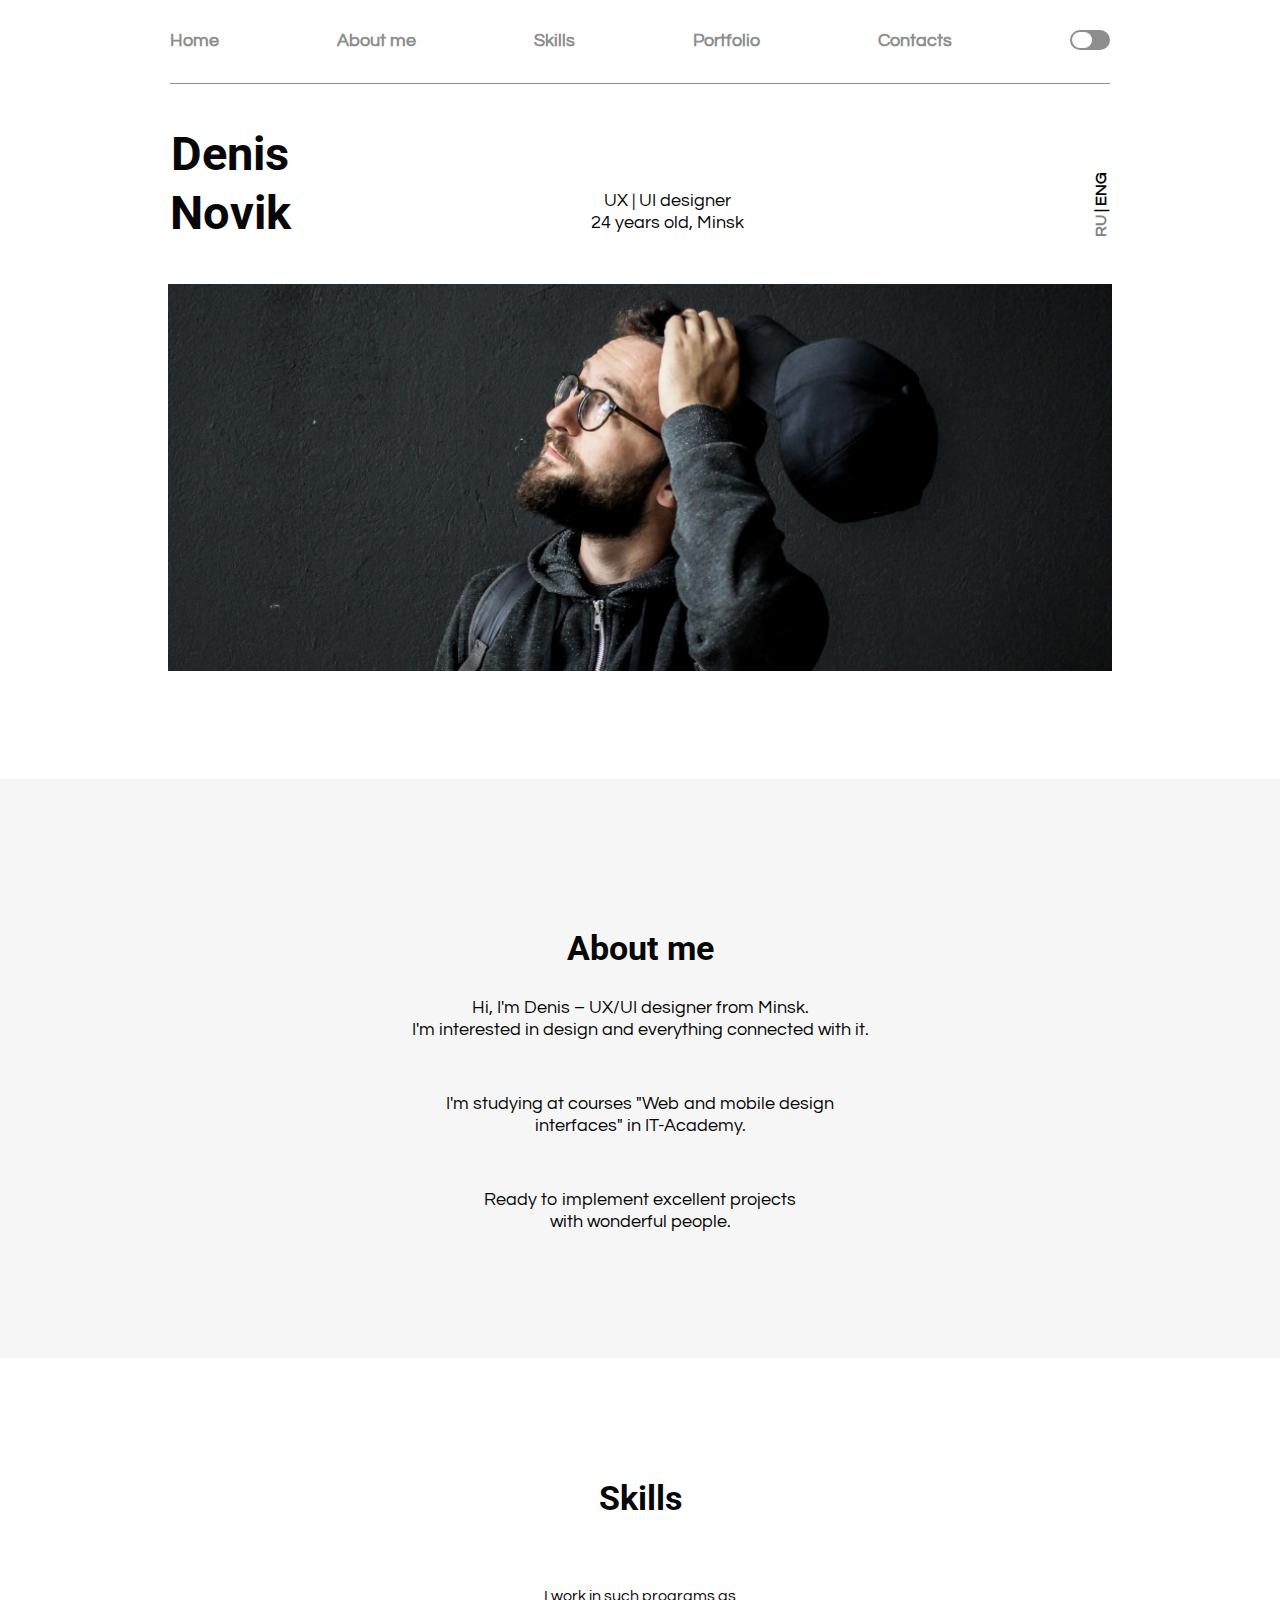
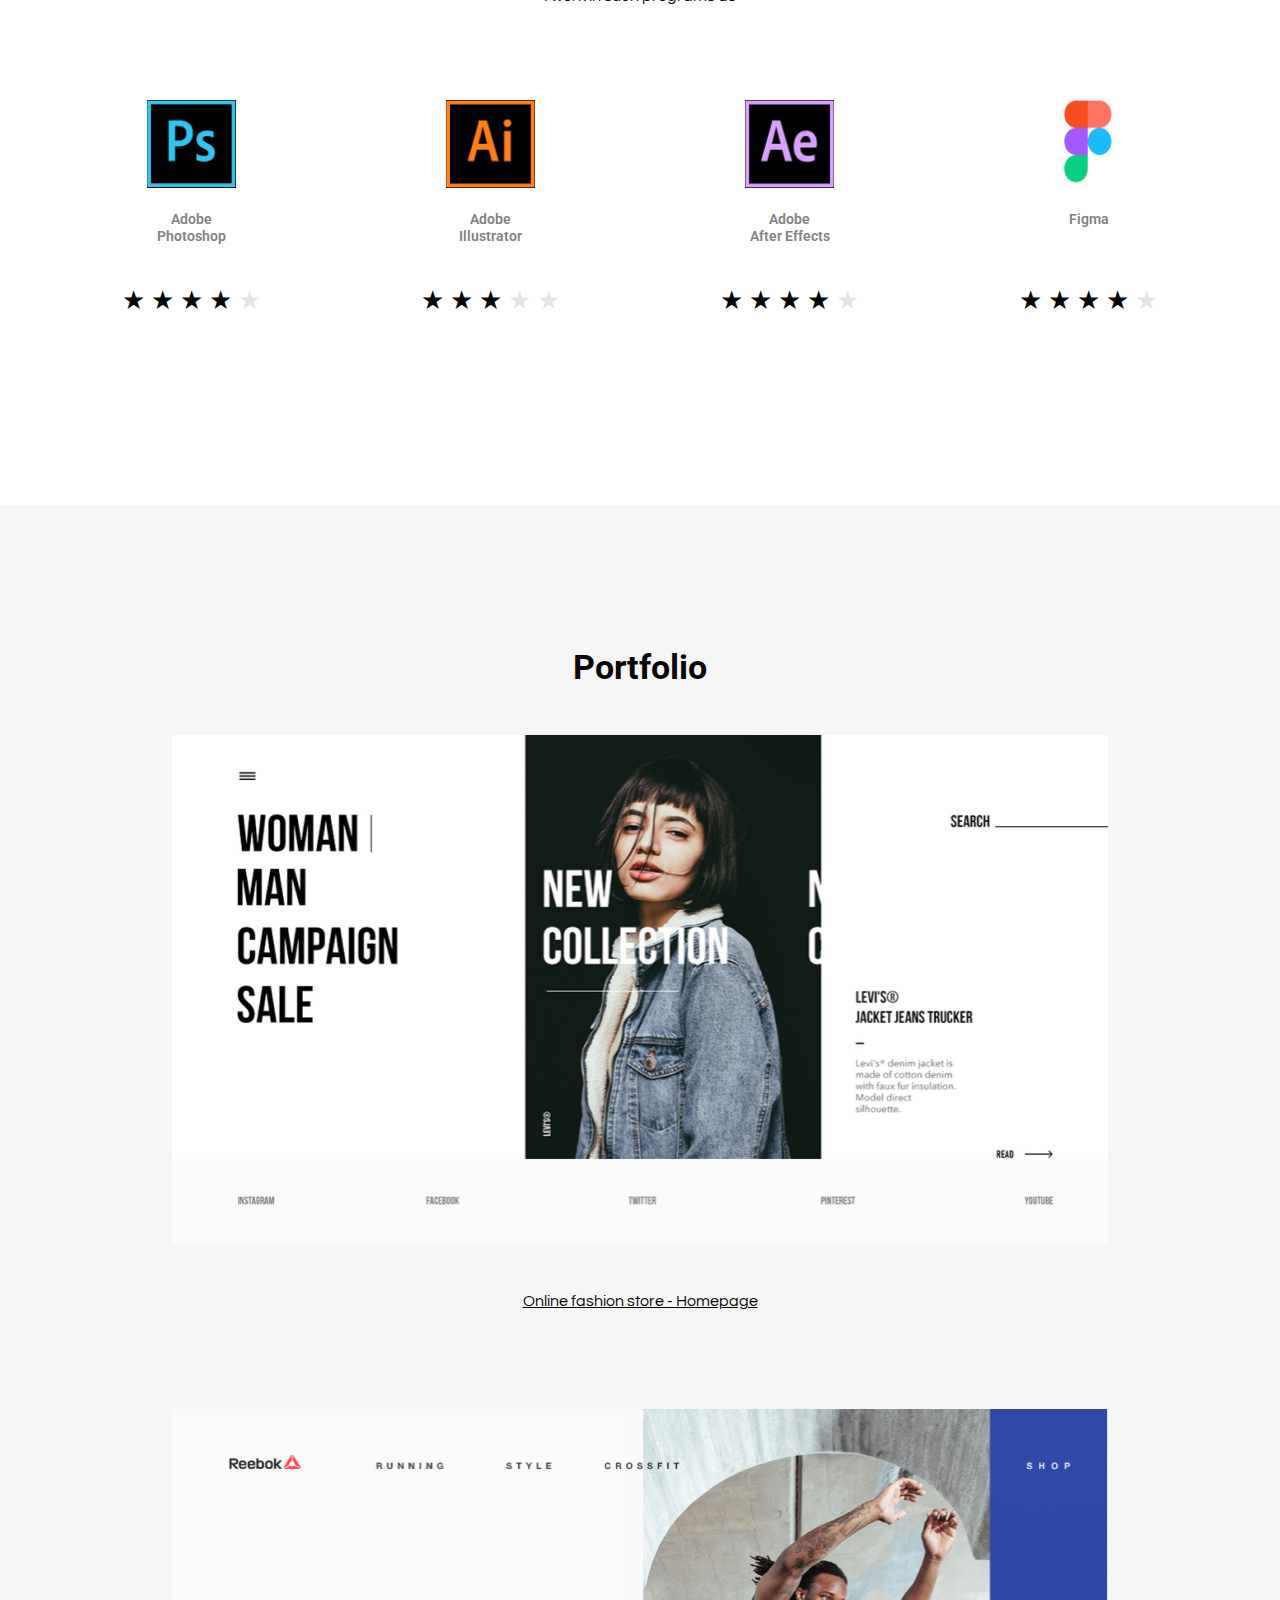
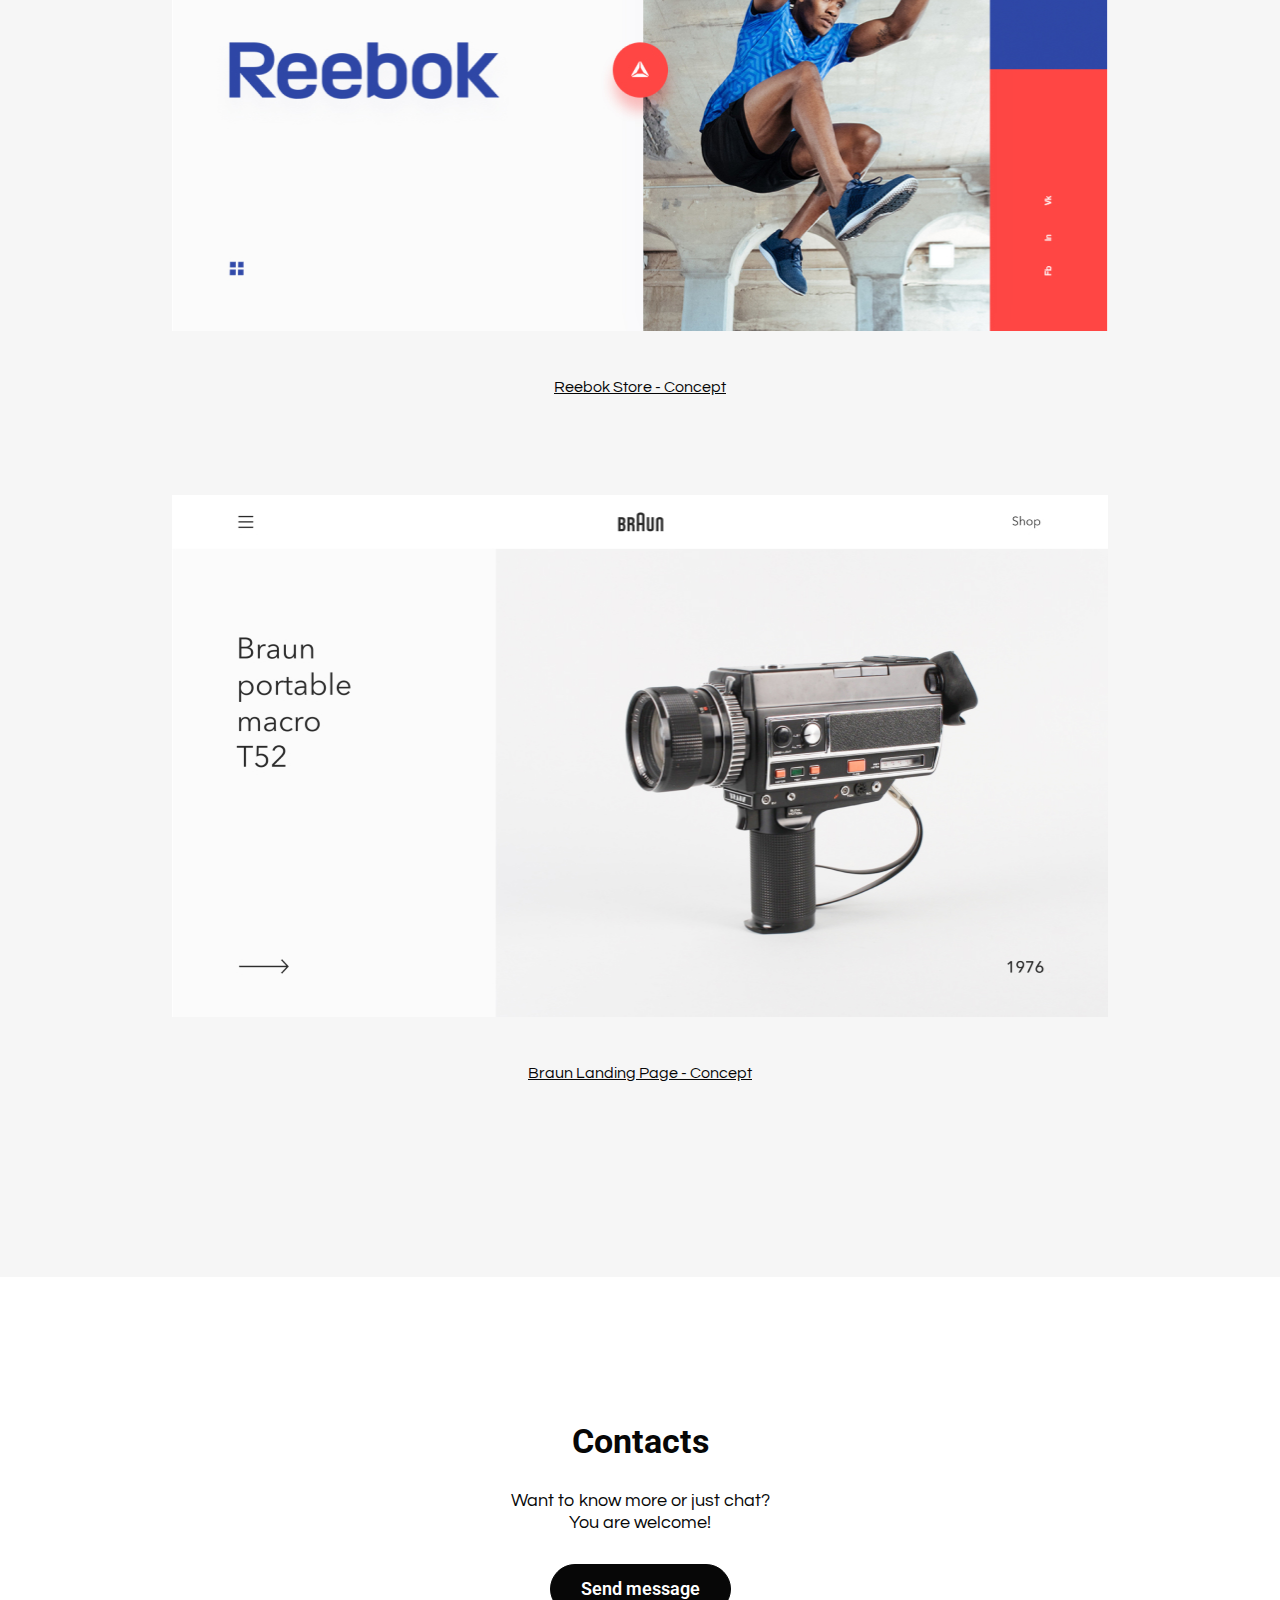
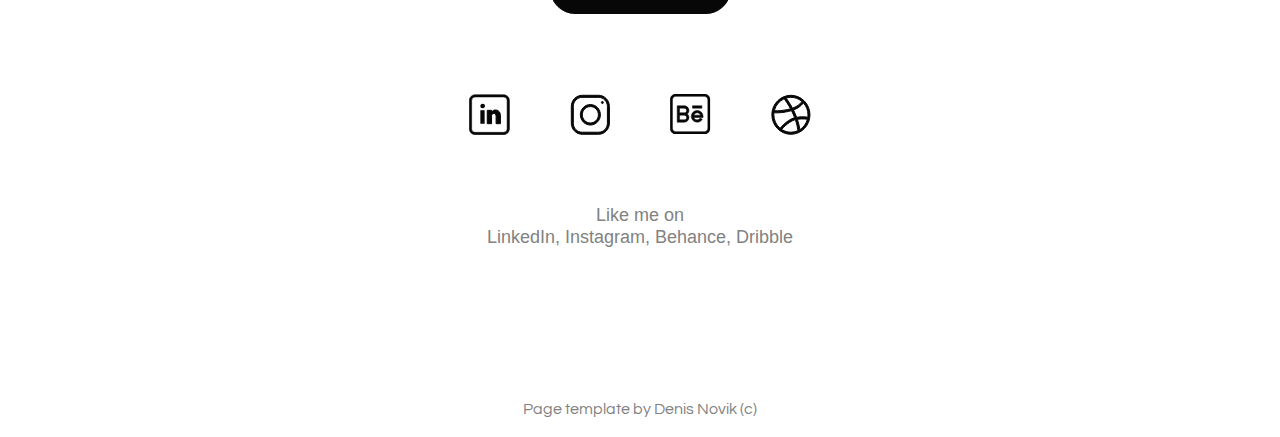
==== commit 8a1c9d22: "fixed pictures sizes & links" ====
--- a/DZ9/index.html
+++ b/DZ9/index.html
@@ -39,11 +39,11 @@
         <div class="m_menu">
             <nav class="navigate_m">
                 <ul>
-                    <li><a href="Index.html#home">Home</a></li>
-                    <li><a href="Index.html#forme">About me</a></li>
-                    <li><a href="Index.html#skill">Skills</a></li>
-                    <li><a href="Index.html#portfol">Portfolio</a></li>
-                    <li><a href="Index.html#contact">Contacts</a></li>
+                    <li><a href="#home">Home</a></li>
+                    <li><a href="#forme">About me</a></li>
+                    <li><a href="#skill">Skills</a></li>
+                    <li><a href="#portfol">Portfolio</a></li>
+                    <li><a href="#contact">Contacts</a></li>
                     <li>
                         <label>
                             <div class="styled_checkbox">
--- a/DZ9/styles.css
+++ b/DZ9/styles.css
@@ -176,6 +176,7 @@
 }
 
 .text_vertical {
+    color: var(--firstcolor);
     transform: rotate(-90deg);
     padding-top: 47px;
     margin-top: 40px;
@@ -189,6 +190,10 @@
     line-height: 20px;
     color: var(--firstcolor);
 
+}
+.text_vertical>a:hover,
+.text_vertical_m>a:hover {
+    text-decoration: underline;
 }
 
 .text_vertical>a:first-child,
@@ -658,7 +663,7 @@
         text-align: center;
     }
 
-    .portfolio>img {
+    .portfolio a>img {
         width: 316px;
         height: 176px;
     }
@@ -678,5 +683,8 @@
         position: fixed;
         right: 28px;
     }
+    .navigate_m li {
+        margin-bottom: 35px;
+    }
     
 }